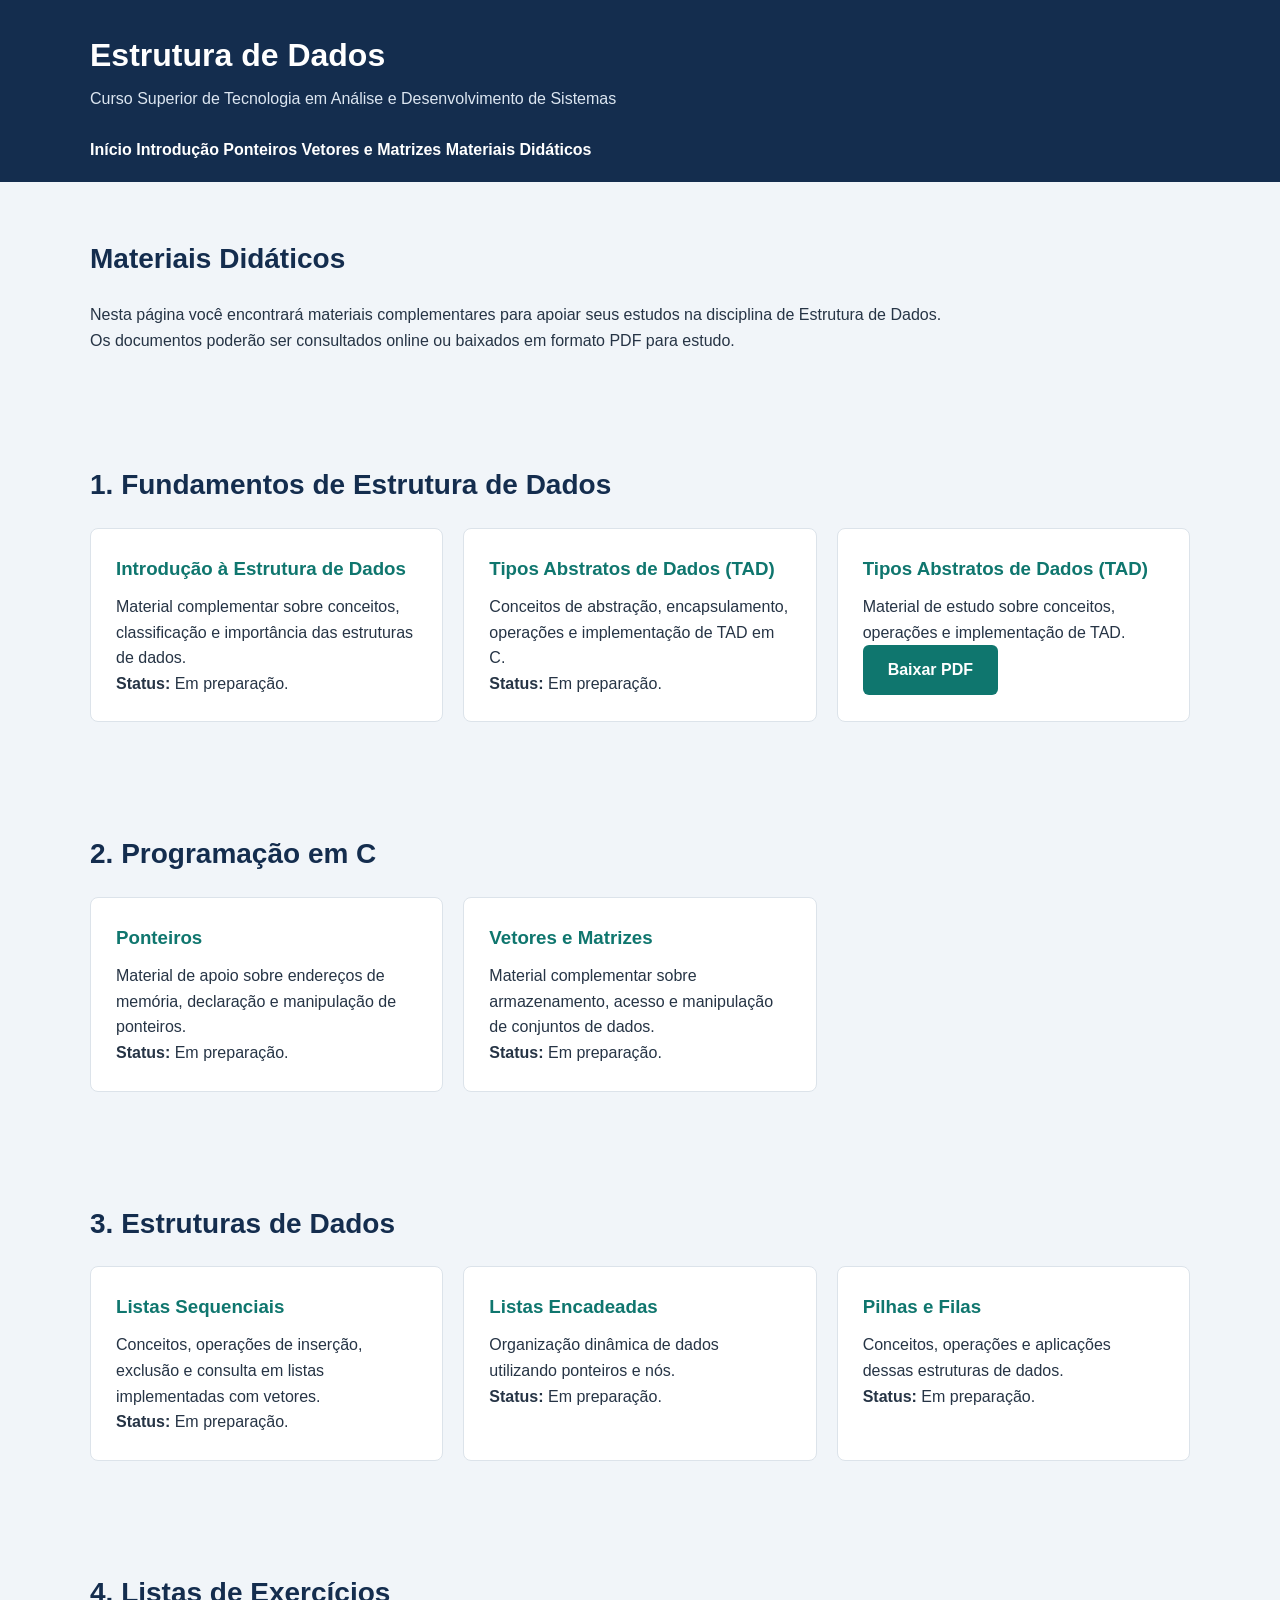
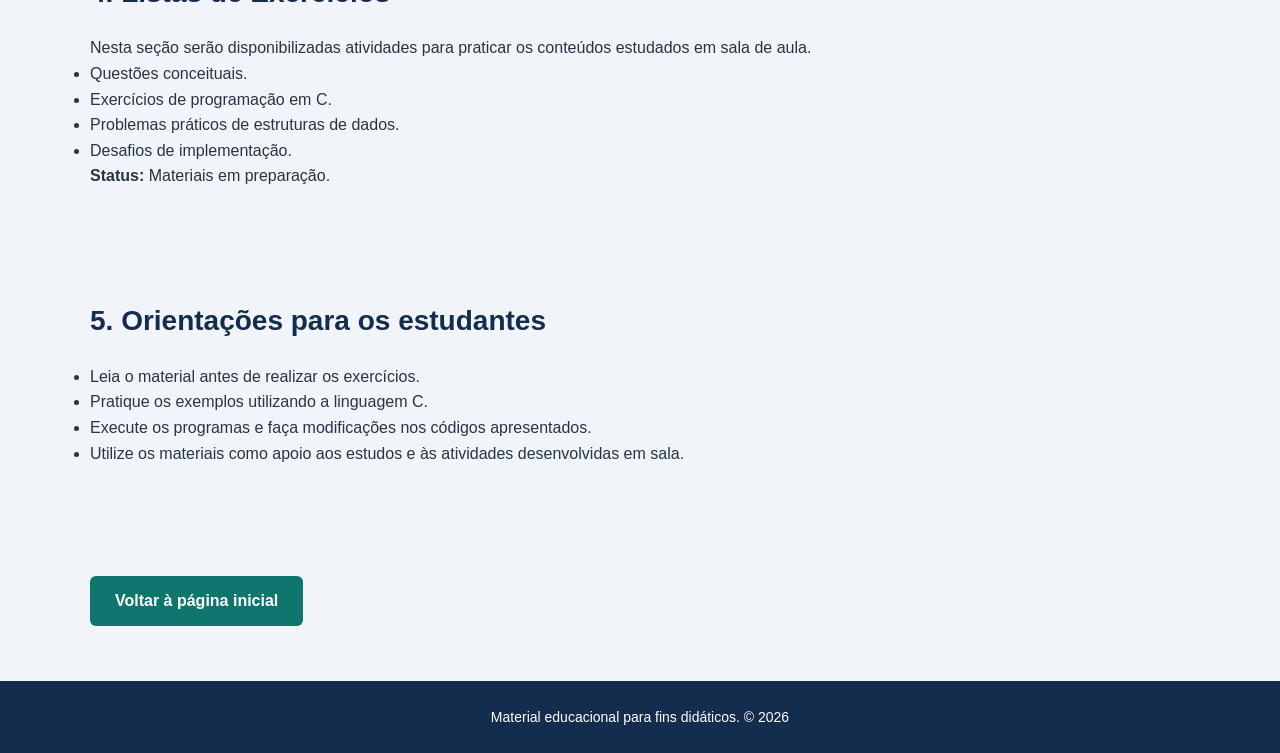
==== materiais/index.html @ 215e40cf "atualizando a seção de download 01" ====
<!DOCTYPE html>
<html lang="pt-BR">

<head>
    <meta charset="UTF-8">
    <meta name="viewport" content="width=device-width, initial-scale=1.0">

    <title>Materiais Didáticos | Estrutura de Dados</title>

    <link rel="stylesheet" href="../css/style.css">
    <script src="../js/script.js" defer></script>
</head>

<body>

    <header>
        <div class="container">

            <h1>Estrutura de Dados</h1>

            <p>
                Curso Superior de Tecnologia em Análise e
                Desenvolvimento de Sistemas
            </p>

            <nav>
                <a href="../index.html">Início</a>
                <a href="../aulas/introducao/index.html">Introdução</a>
                <a href="../aulas/ponteiros/index.html">Ponteiros</a>
                <a href="../aulas/vetores-matrizes/index.html">Vetores e Matrizes</a>
                <a href="index.html">Materiais Didáticos</a>
            </nav>

        </div>
    </header>

    <main class="container">

        <!-- APRESENTAÇÃO -->
        <section class="secao">

            <h2>Materiais Didáticos</h2>

            <p>
                Nesta página você encontrará materiais complementares
                para apoiar seus estudos na disciplina de Estrutura
                de Dados.
            </p>

            <p>
                Os documentos poderão ser consultados online ou
                baixados em formato PDF para estudo.
            </p>

        </section>

        <!-- FUNDAMENTOS -->
        <section class="secao">

            <h2>1. Fundamentos de Estrutura de Dados</h2>

            <div class="cards">

                <article class="card">

                    <h3>Introdução à Estrutura de Dados</h3>

                    <p>
                        Material complementar sobre conceitos,
                        classificação e importância das estruturas
                        de dados.
                    </p>

                    <p><strong>Status:</strong> Em preparação.</p>

                </article>

                <article class="card">

                    <h3>Tipos Abstratos de Dados (TAD)</h3>

                    <p>
                        Conceitos de abstração, encapsulamento,
                        operações e implementação de TAD em C.
                    </p>

                    <p><strong>Status:</strong> Em preparação.</p>

                </article>
                <article class="card">
                    <h3>Tipos Abstratos de Dados (TAD)</h3>

                    <p>
                        Material de estudo sobre conceitos,
                        operações e implementação de TAD.
                    </p>

                    <a href="materiais-pdf/capitulo 4 - TADS.pdf" class="botao" download>
                        Baixar PDF
                    </a>
                </article>

            </div>

        </section>

        <!-- PROGRAMAÇÃO EM C -->
        <section class="secao">

            <h2>2. Programação em C</h2>

            <div class="cards">

                <article class="card">

                    <h3>Ponteiros</h3>

                    <p>
                        Material de apoio sobre endereços de memória,
                        declaração e manipulação de ponteiros.
                    </p>

                    <p><strong>Status:</strong> Em preparação.</p>

                </article>

                <article class="card">

                    <h3>Vetores e Matrizes</h3>

                    <p>
                        Material complementar sobre armazenamento,
                        acesso e manipulação de conjuntos de dados.
                    </p>

                    <p><strong>Status:</strong> Em preparação.</p>

                </article>

            </div>

        </section>

        <!-- ESTRUTURAS DE DADOS -->
        <section class="secao">

            <h2>3. Estruturas de Dados</h2>

            <div class="cards">

                <article class="card">

                    <h3>Listas Sequenciais</h3>

                    <p>
                        Conceitos, operações de inserção, exclusão
                        e consulta em listas implementadas com vetores.
                    </p>

                    <p><strong>Status:</strong> Em preparação.</p>

                </article>

                <article class="card">

                    <h3>Listas Encadeadas</h3>

                    <p>
                        Organização dinâmica de dados utilizando
                        ponteiros e nós.
                    </p>

                    <p><strong>Status:</strong> Em preparação.</p>

                </article>

                <article class="card">

                    <h3>Pilhas e Filas</h3>

                    <p>
                        Conceitos, operações e aplicações dessas
                        estruturas de dados.
                    </p>

                    <p><strong>Status:</strong> Em preparação.</p>

                </article>

            </div>

        </section>

        <!-- EXERCÍCIOS -->
        <section class="secao">

            <h2>4. Listas de Exercícios</h2>

            <p>
                Nesta seção serão disponibilizadas atividades
                para praticar os conteúdos estudados em sala de aula.
            </p>

            <ul>
                <li>Questões conceituais.</li>
                <li>Exercícios de programação em C.</li>
                <li>Problemas práticos de estruturas de dados.</li>
                <li>Desafios de implementação.</li>
            </ul>

            <p><strong>Status:</strong> Materiais em preparação.</p>

        </section>

        <!-- ORIENTAÇÕES -->
        <section class="secao">

            <h2>5. Orientações para os estudantes</h2>

            <ul>
                <li>
                    Leia o material antes de realizar os exercícios.
                </li>

                <li>
                    Pratique os exemplos utilizando a linguagem C.
                </li>

                <li>
                    Execute os programas e faça modificações
                    nos códigos apresentados.
                </li>

                <li>
                    Utilize os materiais como apoio aos estudos
                    e às atividades desenvolvidas em sala.
                </li>
            </ul>

        </section>

        <!-- VOLTAR -->
        <section class="secao">

            <a href="../index.html" class="botao">
                Voltar à página inicial
            </a>

        </section>

    </main>

    <footer>

        <div class="container">

            <p>
                Material educacional para fins didáticos.
                © <span id="ano-atual"></span>
            </p>

        </div>

    </footer>

</body>

</html>
---- css/style.css ----
/* CONFIGURAÇÕES GERAIS */
* {
    margin: 0;
    padding: 0;
    box-sizing: border-box;
}

html {
    scroll-behavior: smooth;
}

body {
    font-family: Arial, Helvetica, sans-serif;
    background-color: #F1F5F9;
    color: #263445;
    line-height: 1.6;
}

.container {
    width: 90%;
    max-width: 1100px;
    margin: auto;
}

/* CABEÇALHO */
header {
    background-color: #142D4E;
    color: white;
    padding: 30px 0 20px;
}

header h1 {
    font-size: 32px;
}

header p {
    color: #DCE6F1;
    margin-top: 5px;
}

/* MENU */
nav {
    margin-top: 25px;
}

nav ul {
    list-style: none;
    display: flex;
    gap: 25px;
    flex-wrap: wrap;
}

nav a {
    color: white;
    text-decoration: none;
    font-weight: bold;
}

nav a:hover {
    color: #5EEAD4;
}

/* DESTAQUE */
.destaque {
    background-color: #E2EAF2;
    padding: 80px 0;
    text-align: center;
}

.destaque h2 {
    color: #142D4E;
    font-size: 34px;
    margin-bottom: 20px;
}

.destaque p {
    max-width: 700px;
    margin: 0 auto 30px;
}

/* BOTÃO */
.botao {
    display: inline-block;
    background-color: #0F766E;
    color: white;
    padding: 12px 25px;
    border-radius: 6px;
    text-decoration: none;
    font-weight: bold;
}

.botao:hover {
    background-color: #115E59;
}

/* SEÇÕES */
.secao {
    padding-top: 55px;
    padding-bottom: 55px;
}

.secao h2 {
    color: #142D4E;
    margin-bottom: 20px;
    font-size: 28px;
}

/* CARTÕES */
.cards {
    display: grid;
    grid-template-columns: repeat(3, 1fr);
    gap: 20px;
}

.card {
    background-color: white;
    padding: 25px;
    border-radius: 8px;
    border: 1px solid #DCE3EA;
    transition: transform 0.2s;
}

.card:hover {
    transform: translateY(-5px);
}

.card h3 {
    color: #0F766E;
    margin-bottom: 10px;
}

/* SEÇÃO SOBRE */
.sobre {
    background-color: #E2EAF2;
}

/* RODAPÉ */
footer {
    background-color: #142D4E;
    color: white;
    text-align: center;
    padding: 25px 0;
}

footer p {
    font-size: 14px;
}

/* RESPONSIVIDADE */
@media (max-width: 768px) {
    .cards {
        grid-template-columns: 1fr;
    }

    .destaque h2 {
        font-size: 26px;
    }

    nav ul {
        gap: 15px;
    }
}
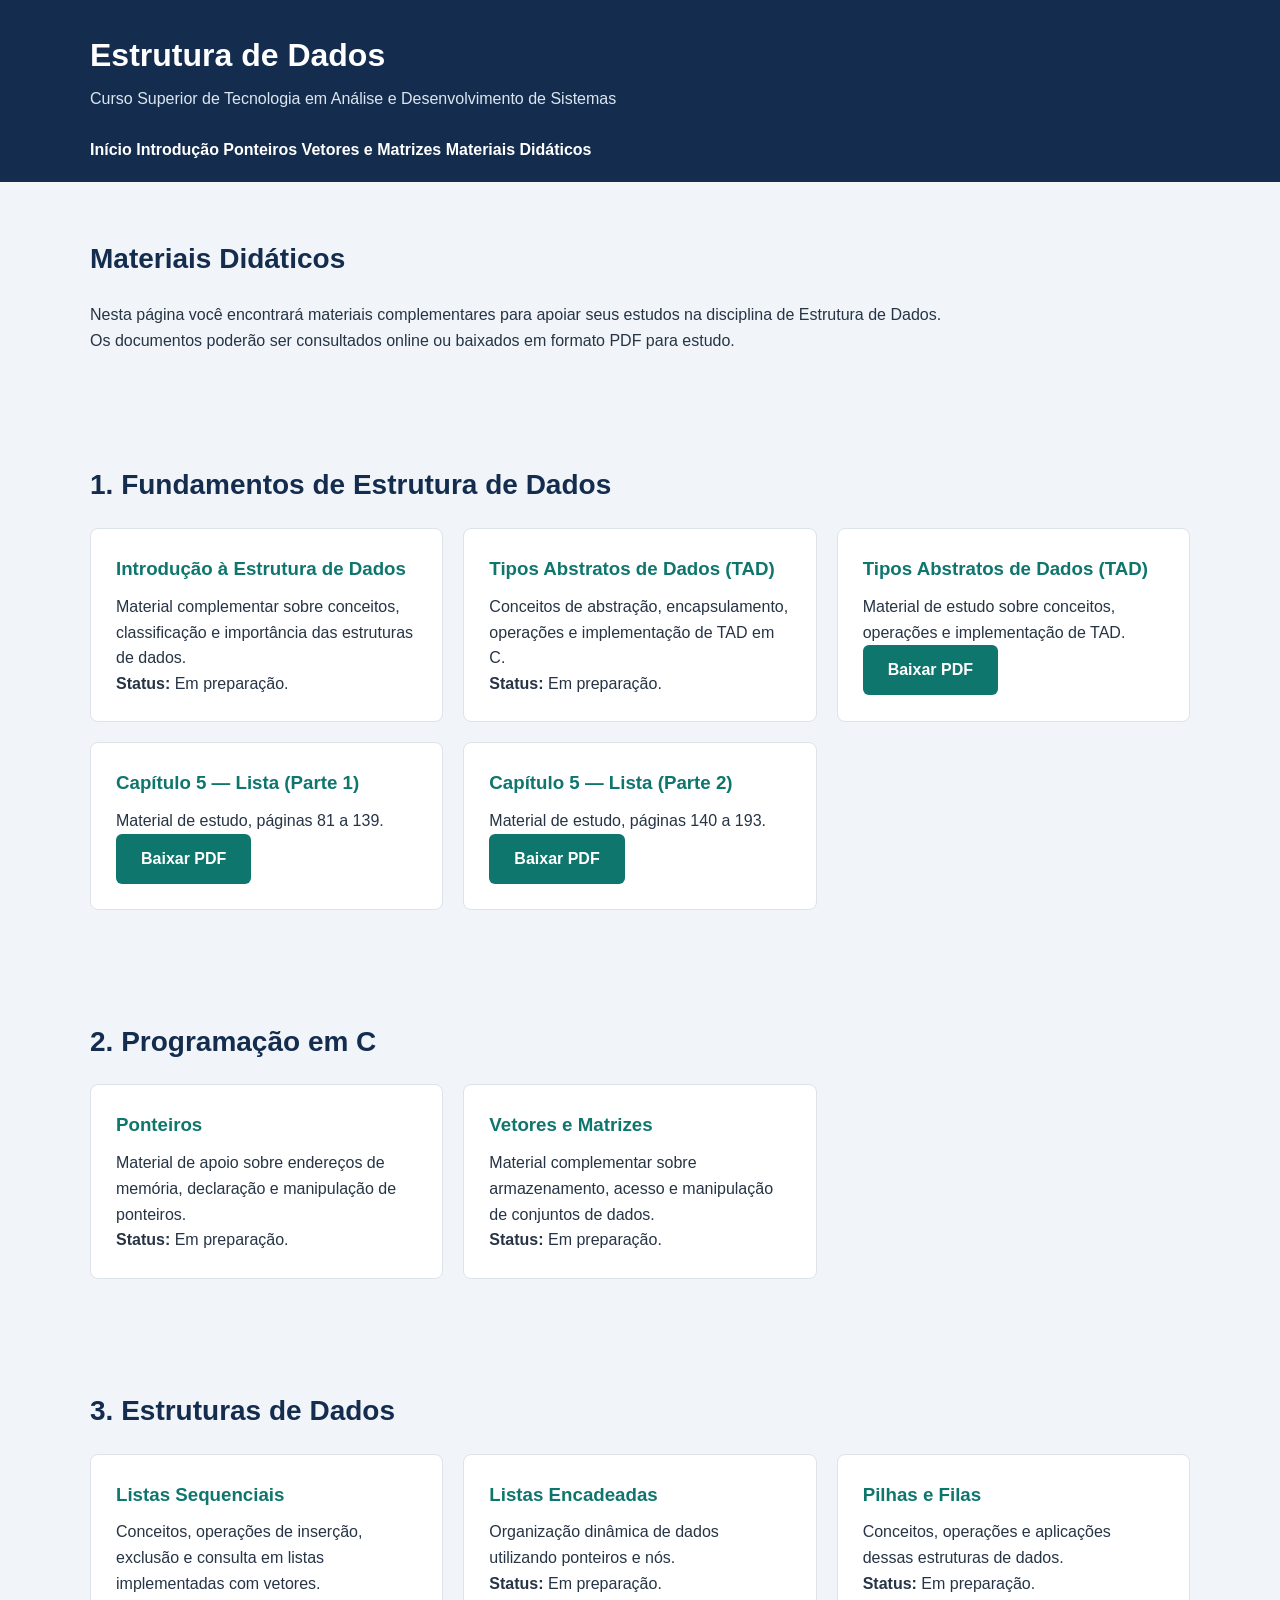
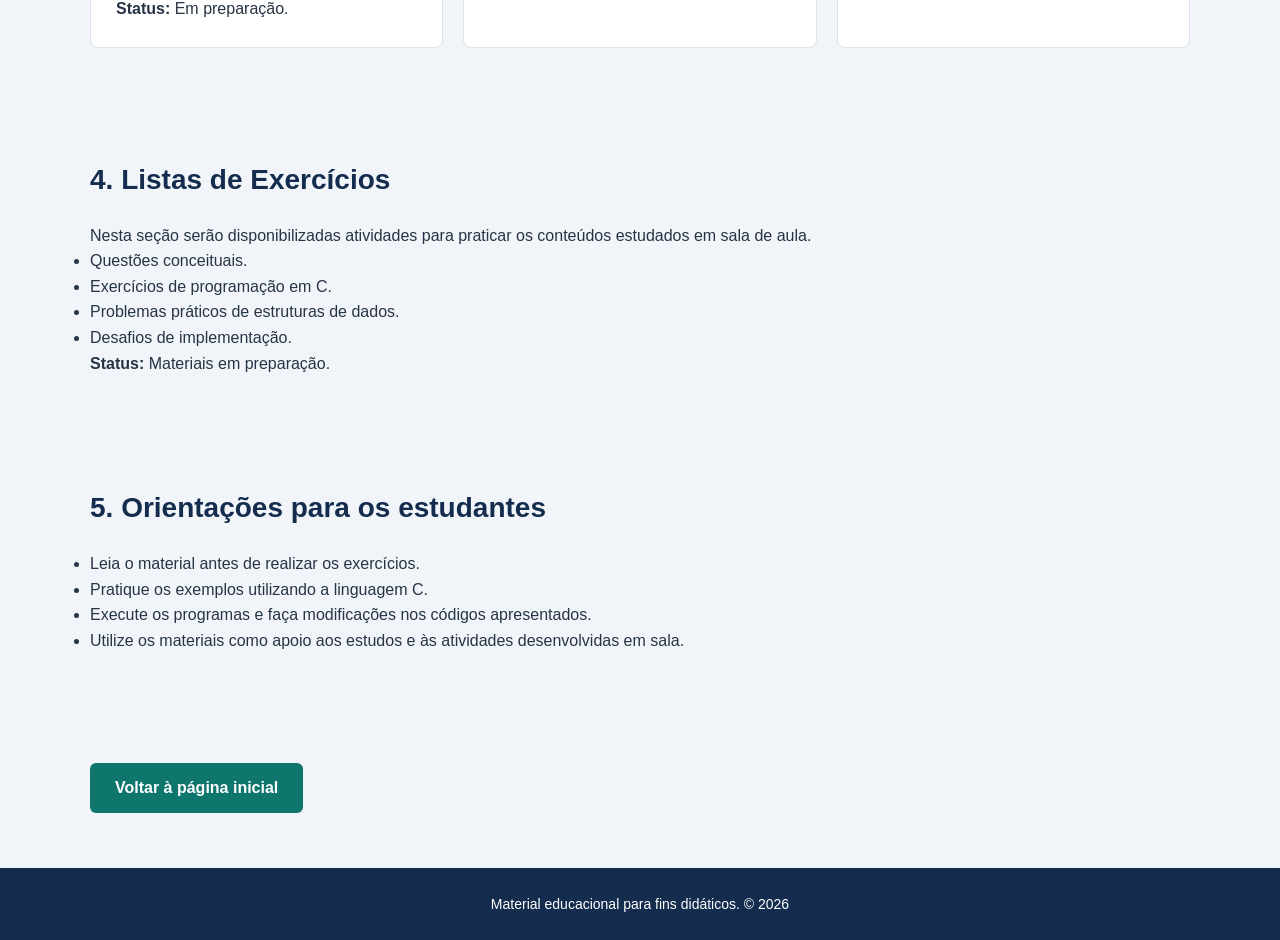
==== commit 52b6ea48: "Update index.html" ====
--- a/materiais/index.html
+++ b/materiais/index.html
@@ -99,6 +99,21 @@
                         Baixar PDF
                     </a>
                 </article>
+                <article class="card">
+                    <h3>Capítulo 5 — Lista (Parte 1)</h3>
+                    <p>Material de estudo, páginas 81 a 139.</p>
+                    <a href="materiais-pdf/capitulo%205%20-%20Lista%20parte%2001%20p81-139.pdf" class="botao" download>
+                        Baixar PDF
+                    </a>
+                </article>
+
+                <article class="card">
+                    <h3>Capítulo 5 — Lista (Parte 2)</h3>
+                    <p>Material de estudo, páginas 140 a 193.</p>
+                    <a href="materiais-pdf/capitulo%205%20-%20Lista%20parte%2002%20p140-193.pdf" class="botao" download>
+                        Baixar PDF
+                    </a>
+                </article>
 
             </div>
 
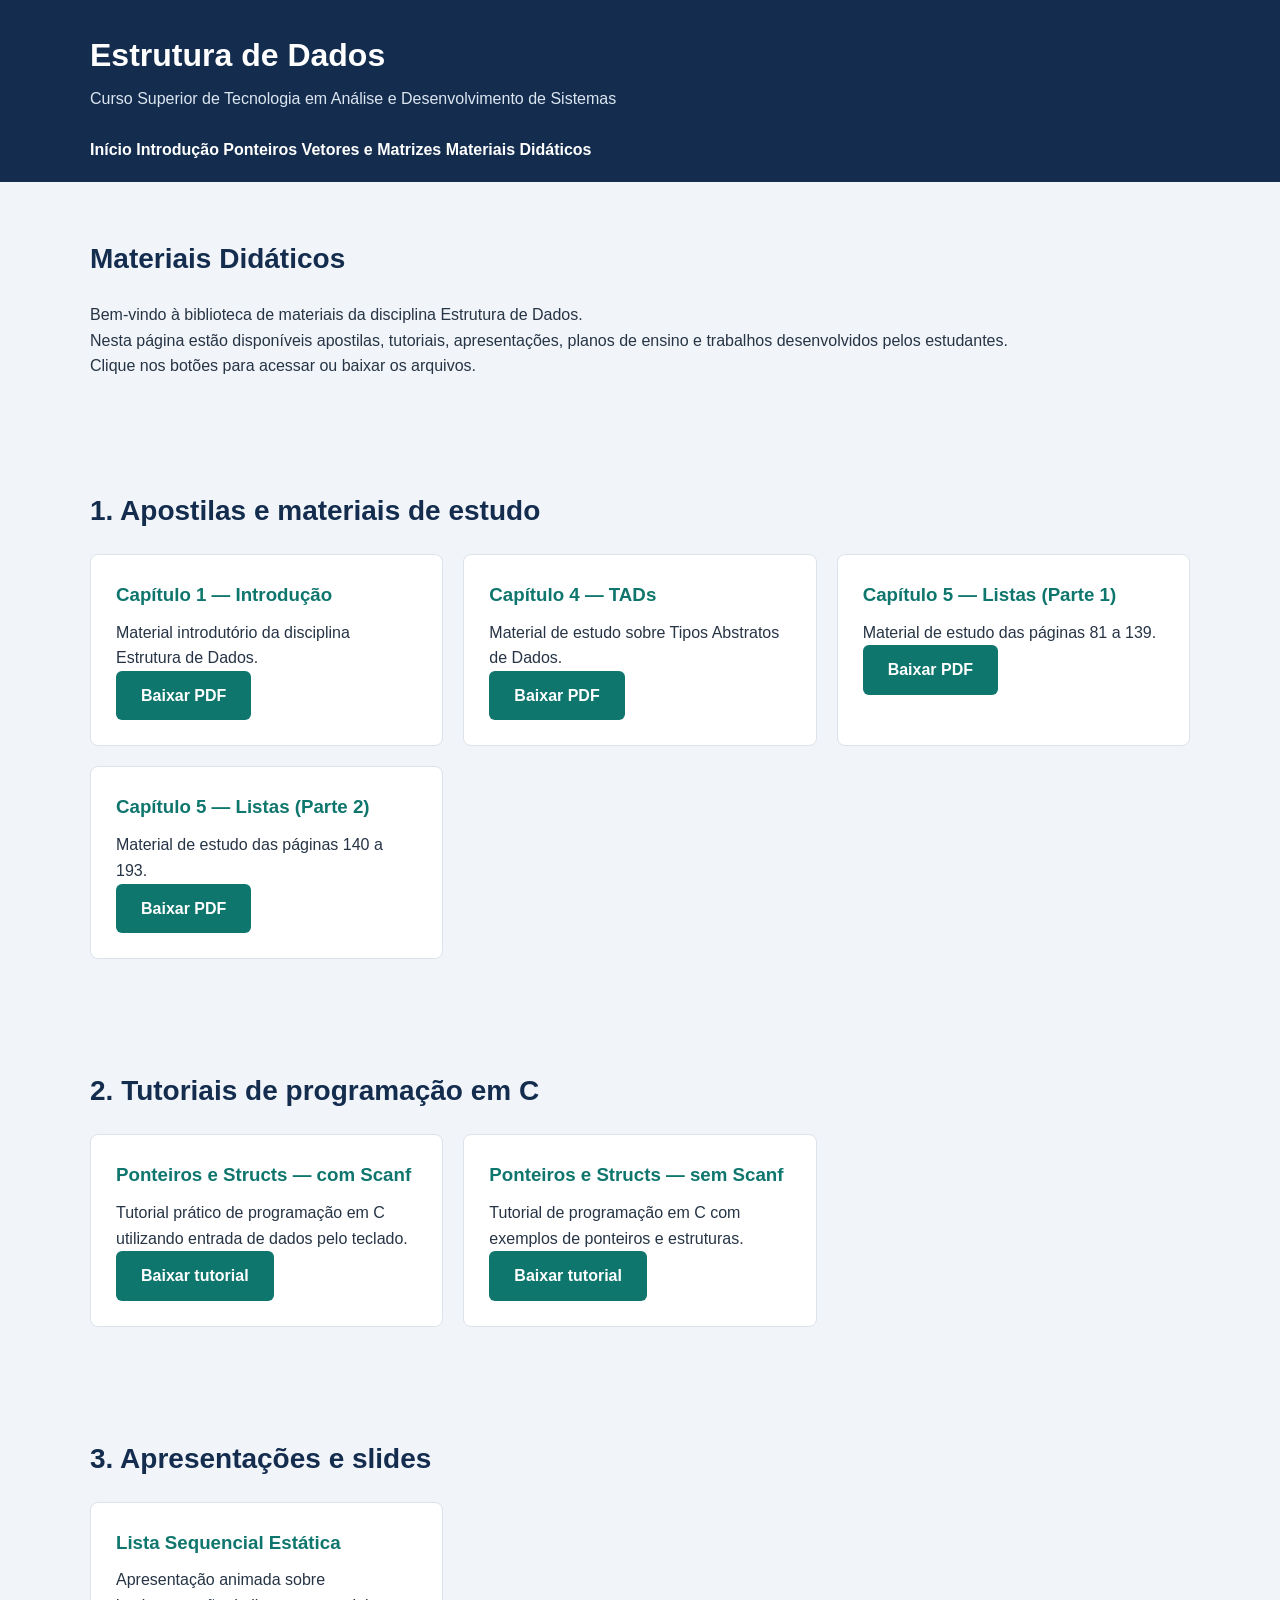
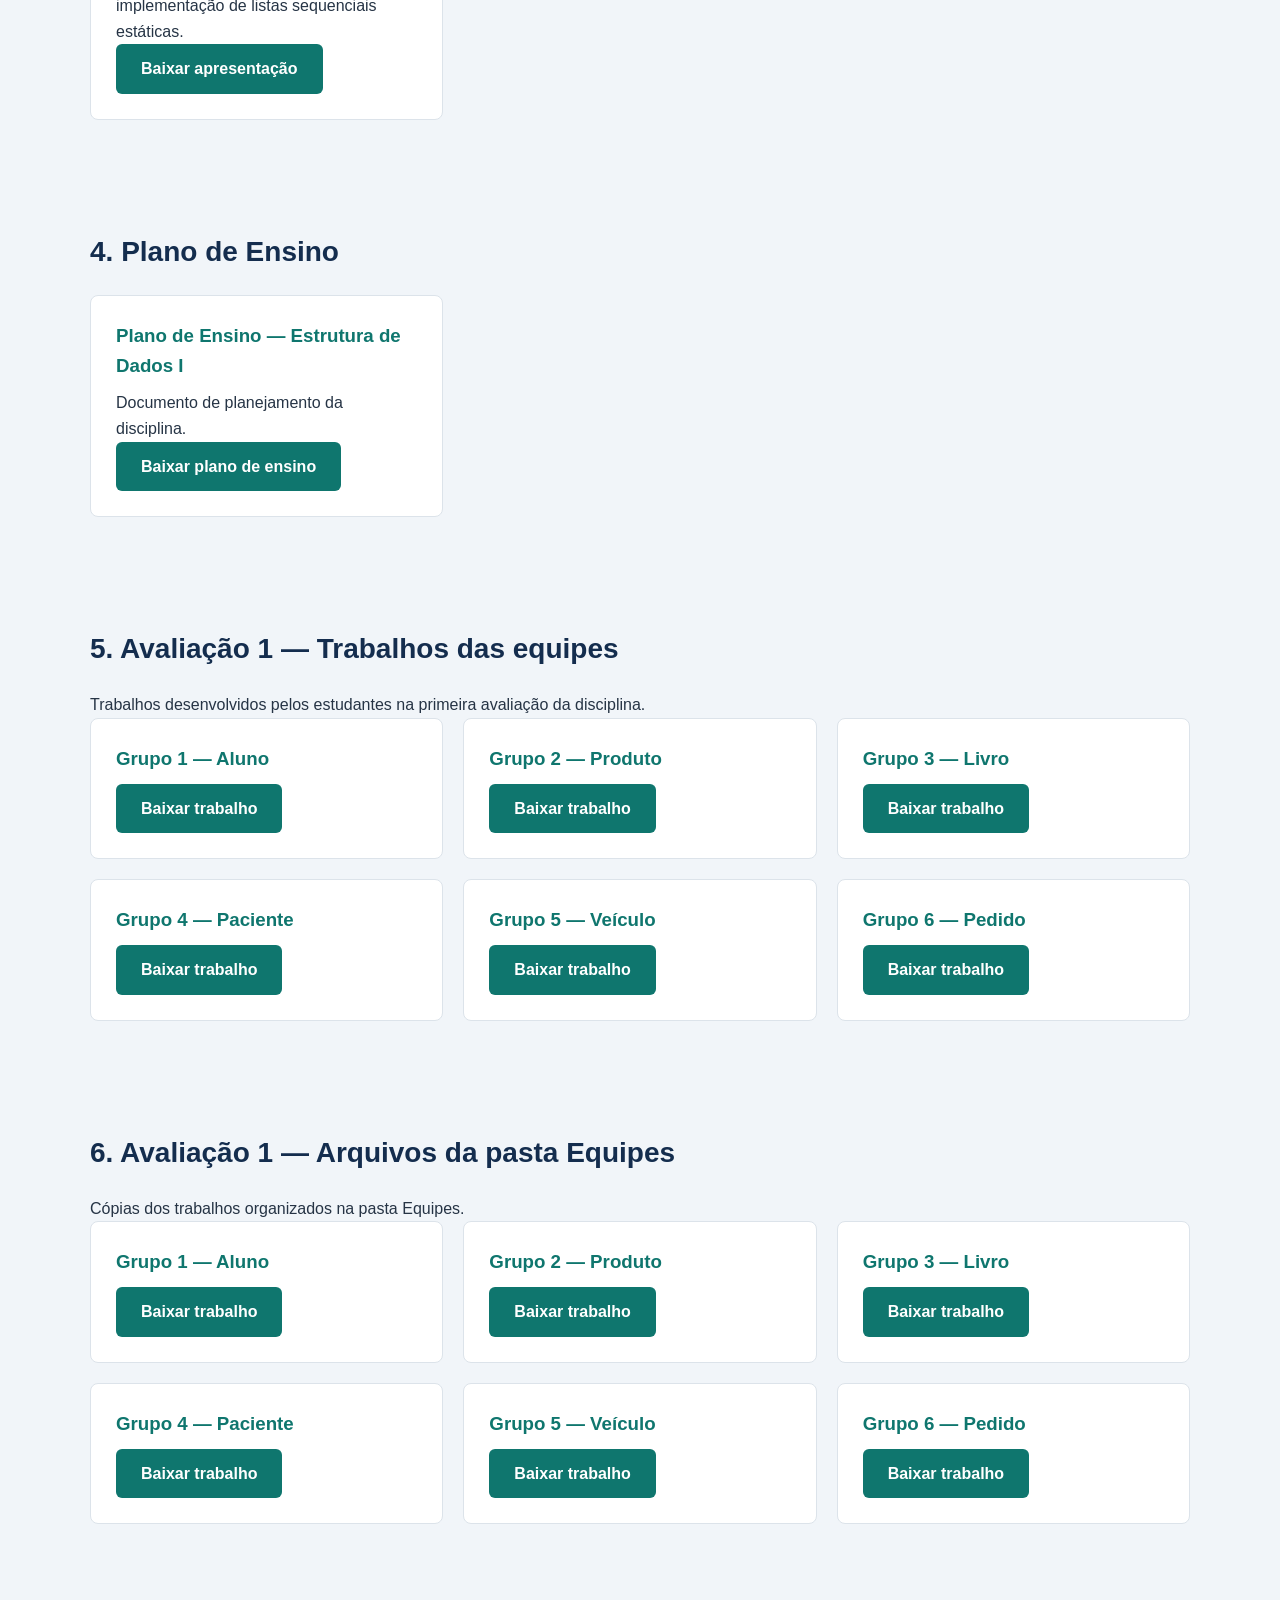
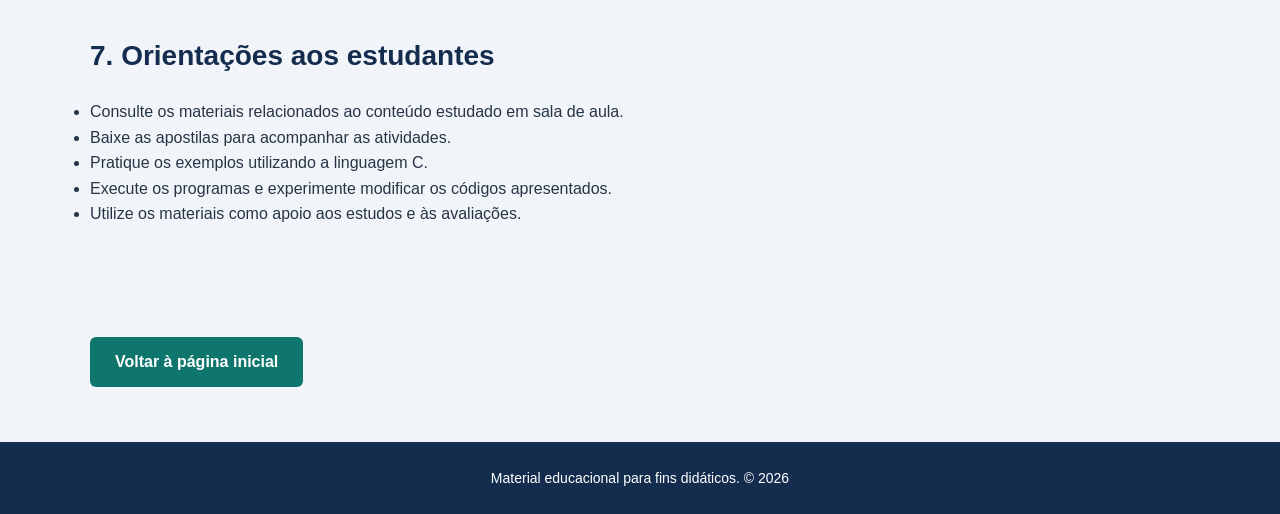
==== commit 5d1b5255: "Update index.html" ====
--- a/materiais/index.html
+++ b/materiais/index.html
@@ -13,6 +13,7 @@
 
 <body>
 
+    <!-- CABEÇALHO -->
     <header>
         <div class="container">
 
@@ -34,6 +35,8 @@
         </div>
     </header>
 
+
+    <!-- CONTEÚDO PRINCIPAL -->
     <main class="container">
 
         <!-- APRESENTAÇÃO -->
@@ -42,199 +45,372 @@
             <h2>Materiais Didáticos</h2>
 
             <p>
-                Nesta página você encontrará materiais complementares
-                para apoiar seus estudos na disciplina de Estrutura
-                de Dados.
-            </p>
-
-            <p>
-                Os documentos poderão ser consultados online ou
-                baixados em formato PDF para estudo.
-            </p>
-
-        </section>
-
-        <!-- FUNDAMENTOS -->
-        <section class="secao">
-
-            <h2>1. Fundamentos de Estrutura de Dados</h2>
-
-            <div class="cards">
-
-                <article class="card">
-
-                    <h3>Introdução à Estrutura de Dados</h3>
-
-                    <p>
-                        Material complementar sobre conceitos,
-                        classificação e importância das estruturas
-                        de dados.
-                    </p>
-
-                    <p><strong>Status:</strong> Em preparação.</p>
-
-                </article>
-
-                <article class="card">
-
-                    <h3>Tipos Abstratos de Dados (TAD)</h3>
-
-                    <p>
-                        Conceitos de abstração, encapsulamento,
-                        operações e implementação de TAD em C.
-                    </p>
-
-                    <p><strong>Status:</strong> Em preparação.</p>
-
-                </article>
-                <article class="card">
-                    <h3>Tipos Abstratos de Dados (TAD)</h3>
-
-                    <p>
-                        Material de estudo sobre conceitos,
-                        operações e implementação de TAD.
-                    </p>
-
-                    <a href="materiais-pdf/capitulo 4 - TADS.pdf" class="botao" download>
+                Bem-vindo à biblioteca de materiais da disciplina
+                Estrutura de Dados.
+            </p>
+
+            <p>
+                Nesta página estão disponíveis apostilas, tutoriais,
+                apresentações, planos de ensino e trabalhos
+                desenvolvidos pelos estudantes.
+            </p>
+
+            <p>
+                Clique nos botões para acessar ou baixar os arquivos.
+            </p>
+
+        </section>
+
+
+        <!-- APOSTILAS -->
+        <section class="secao">
+
+            <h2>1. Apostilas e materiais de estudo</h2>
+
+            <div class="cards">
+
+                <article class="card">
+
+                    <h3>Capítulo 1 — Introdução</h3>
+
+                    <p>
+                        Material introdutório da disciplina
+                        Estrutura de Dados.
+                    </p>
+
+                    <a href="materiais-pdf/capitulo%201%20-%20Introdu%C3%A7%C3%A3o.pdf" class="botao" download>
                         Baixar PDF
                     </a>
-                </article>
-                <article class="card">
-                    <h3>Capítulo 5 — Lista (Parte 1)</h3>
-                    <p>Material de estudo, páginas 81 a 139.</p>
+
+                </article>
+
+
+                <article class="card">
+
+                    <h3>Capítulo 4 — TADs</h3>
+
+                    <p>
+                        Material de estudo sobre Tipos Abstratos
+                        de Dados.
+                    </p>
+
+                    <a href="materiais-pdf/capitulo%204%20-%20TADS.pdf" class="botao" download>
+                        Baixar PDF
+                    </a>
+
+                </article>
+
+
+                <article class="card">
+
+                    <h3>Capítulo 5 — Listas (Parte 1)</h3>
+
+                    <p>
+                        Material de estudo das páginas 81 a 139.
+                    </p>
+
                     <a href="materiais-pdf/capitulo%205%20-%20Lista%20parte%2001%20p81-139.pdf" class="botao" download>
                         Baixar PDF
                     </a>
-                </article>
-
-                <article class="card">
-                    <h3>Capítulo 5 — Lista (Parte 2)</h3>
-                    <p>Material de estudo, páginas 140 a 193.</p>
+
+                </article>
+
+
+                <article class="card">
+
+                    <h3>Capítulo 5 — Listas (Parte 2)</h3>
+
+                    <p>
+                        Material de estudo das páginas 140 a 193.
+                    </p>
+
                     <a href="materiais-pdf/capitulo%205%20-%20Lista%20parte%2002%20p140-193.pdf" class="botao" download>
                         Baixar PDF
                     </a>
-                </article>
-
-            </div>
-
-        </section>
-
-        <!-- PROGRAMAÇÃO EM C -->
-        <section class="secao">
-
-            <h2>2. Programação em C</h2>
-
-            <div class="cards">
-
-                <article class="card">
-
-                    <h3>Ponteiros</h3>
-
-                    <p>
-                        Material de apoio sobre endereços de memória,
-                        declaração e manipulação de ponteiros.
-                    </p>
-
-                    <p><strong>Status:</strong> Em preparação.</p>
-
-                </article>
-
-                <article class="card">
-
-                    <h3>Vetores e Matrizes</h3>
-
-                    <p>
-                        Material complementar sobre armazenamento,
-                        acesso e manipulação de conjuntos de dados.
-                    </p>
-
-                    <p><strong>Status:</strong> Em preparação.</p>
-
-                </article>
-
-            </div>
-
-        </section>
-
-        <!-- ESTRUTURAS DE DADOS -->
-        <section class="secao">
-
-            <h2>3. Estruturas de Dados</h2>
-
-            <div class="cards">
-
-                <article class="card">
-
-                    <h3>Listas Sequenciais</h3>
-
-                    <p>
-                        Conceitos, operações de inserção, exclusão
-                        e consulta em listas implementadas com vetores.
-                    </p>
-
-                    <p><strong>Status:</strong> Em preparação.</p>
-
-                </article>
-
-                <article class="card">
-
-                    <h3>Listas Encadeadas</h3>
-
-                    <p>
-                        Organização dinâmica de dados utilizando
-                        ponteiros e nós.
-                    </p>
-
-                    <p><strong>Status:</strong> Em preparação.</p>
-
-                </article>
-
-                <article class="card">
-
-                    <h3>Pilhas e Filas</h3>
-
-                    <p>
-                        Conceitos, operações e aplicações dessas
-                        estruturas de dados.
-                    </p>
-
-                    <p><strong>Status:</strong> Em preparação.</p>
-
-                </article>
-
-            </div>
-
-        </section>
-
-        <!-- EXERCÍCIOS -->
-        <section class="secao">
-
-            <h2>4. Listas de Exercícios</h2>
-
-            <p>
-                Nesta seção serão disponibilizadas atividades
-                para praticar os conteúdos estudados em sala de aula.
-            </p>
+
+                </article>
+
+            </div>
+
+        </section>
+
+
+        <!-- TUTORIAIS C -->
+        <section class="secao">
+
+            <h2>2. Tutoriais de programação em C</h2>
+
+            <div class="cards">
+
+                <article class="card">
+
+                    <h3>Ponteiros e Structs — com Scanf</h3>
+
+                    <p>
+                        Tutorial prático de programação em C
+                        utilizando entrada de dados pelo teclado.
+                    </p>
+
+                    <a href="materiais-pdf/Tutorial%20C%20-%20Ponteiros%20e%20Structs%20no%20VS%20%20com%20Scanf.pdf"
+                        class="botao" download>
+                        Baixar tutorial
+                    </a>
+
+                </article>
+
+
+                <article class="card">
+
+                    <h3>Ponteiros e Structs — sem Scanf</h3>
+
+                    <p>
+                        Tutorial de programação em C com exemplos
+                        de ponteiros e estruturas.
+                    </p>
+
+                    <a href="materiais-pdf/Tutorial%20C%20-%20Ponteiros%20e%20Structs%20no%20VS%20sem%20Scanf.pdf"
+                        class="botao" download>
+                        Baixar tutorial
+                    </a>
+
+                </article>
+
+            </div>
+
+        </section>
+
+
+        <!-- POWERPOINT -->
+        <section class="secao">
+
+            <h2>3. Apresentações e slides</h2>
+
+            <div class="cards">
+
+                <article class="card">
+
+                    <h3>Lista Sequencial Estática</h3>
+
+                    <p>
+                        Apresentação animada sobre implementação
+                        de listas sequenciais estáticas.
+                    </p>
+
+                    <a href="materiais-pptx/Lista-sequencial-estatica%20animado.pptx" class="botao" download>
+                        Baixar apresentação
+                    </a>
+
+                </article>
+
+            </div>
+
+        </section>
+
+
+        <!-- PLANO DE ENSINO -->
+        <section class="secao">
+
+            <h2>4. Plano de Ensino</h2>
+
+            <div class="cards">
+
+                <article class="card">
+
+                    <h3>Plano de Ensino — Estrutura de Dados I</h3>
+
+                    <p>
+                        Documento de planejamento da disciplina.
+                    </p>
+
+                    <a href="Plano%20de%20Aula/Plano%20de%20Ensino%20de%20Estrutura%20de%20Dados%20I.pdf" class="botao"
+                        download>
+                        Baixar plano de ensino
+                    </a>
+
+                </article>
+
+            </div>
+
+        </section>
+
+
+        <!-- AVALIAÇÃO 1 -->
+        <section class="secao">
+
+            <h2>5. Avaliação 1 — Trabalhos das equipes</h2>
+
+            <p>
+                Trabalhos desenvolvidos pelos estudantes
+                na primeira avaliação da disciplina.
+            </p>
+
+            <div class="cards">
+
+                <article class="card">
+
+                    <h3>Grupo 1 — Aluno</h3>
+
+                    <a href="Avalia%C3%A7%C3%A3o1/Grupo_1_Aluno.pdf" class="botao" download>
+                        Baixar trabalho
+                    </a>
+
+                </article>
+
+
+                <article class="card">
+
+                    <h3>Grupo 2 — Produto</h3>
+
+                    <a href="Avalia%C3%A7%C3%A3o1/Grupo_2_Produto.pdf" class="botao" download>
+                        Baixar trabalho
+                    </a>
+
+                </article>
+
+
+                <article class="card">
+
+                    <h3>Grupo 3 — Livro</h3>
+
+                    <a href="Avalia%C3%A7%C3%A3o1/Grupo_3_Livro.pdf" class="botao" download>
+                        Baixar trabalho
+                    </a>
+
+                </article>
+
+
+                <article class="card">
+
+                    <h3>Grupo 4 — Paciente</h3>
+
+                    <a href="Avalia%C3%A7%C3%A3o1/Grupo_4_Paciente.pdf" class="botao" download>
+                        Baixar trabalho
+                    </a>
+
+                </article>
+
+
+                <article class="card">
+
+                    <h3>Grupo 5 — Veículo</h3>
+
+                    <a href="Avalia%C3%A7%C3%A3o1/Grupo_5_Veiculo.pdf" class="botao" download>
+                        Baixar trabalho
+                    </a>
+
+                </article>
+
+
+                <article class="card">
+
+                    <h3>Grupo 6 — Pedido</h3>
+
+                    <a href="Avalia%C3%A7%C3%A3o1/Grupo_6_Pedido.pdf" class="botao" download>
+                        Baixar trabalho
+                    </a>
+
+                </article>
+
+            </div>
+
+        </section>
+
+
+        <!-- AVALIAÇÃO 1 - EQUIPES -->
+        <section class="secao">
+
+            <h2>6. Avaliação 1 — Arquivos da pasta Equipes</h2>
+
+            <p>
+                Cópias dos trabalhos organizados na pasta Equipes.
+            </p>
+
+            <div class="cards">
+
+                <article class="card">
+
+                    <h3>Grupo 1 — Aluno</h3>
+
+                    <a href="Avalia%C3%A7%C3%A3o1/Equipes/Grupo_1_Aluno.pdf" class="botao" download>
+                        Baixar trabalho
+                    </a>
+
+                </article>
+
+
+                <article class="card">
+
+                    <h3>Grupo 2 — Produto</h3>
+
+                    <a href="Avalia%C3%A7%C3%A3o1/Equipes/Grupo_2_Produto.pdf" class="botao" download>
+                        Baixar trabalho
+                    </a>
+
+                </article>
+
+
+                <article class="card">
+
+                    <h3>Grupo 3 — Livro</h3>
+
+                    <a href="Avalia%C3%A7%C3%A3o1/Equipes/Grupo_3_Livro.pdf" class="botao" download>
+                        Baixar trabalho
+                    </a>
+
+                </article>
+
+
+                <article class="card">
+
+                    <h3>Grupo 4 — Paciente</h3>
+
+                    <a href="Avalia%C3%A7%C3%A3o1/Equipes/Grupo_4_Paciente.pdf" class="botao" download>
+                        Baixar trabalho
+                    </a>
+
+                </article>
+
+
+                <article class="card">
+
+                    <h3>Grupo 5 — Veículo</h3>
+
+                    <a href="Avalia%C3%A7%C3%A3o1/Equipes/Grupo_5_Veiculo.pdf" class="botao" download>
+                        Baixar trabalho
+                    </a>
+
+                </article>
+
+
+                <article class="card">
+
+                    <h3>Grupo 6 — Pedido</h3>
+
+                    <a href="Avalia%C3%A7%C3%A3o1/Equipes/Grupo_6_Pedido.pdf" class="botao" download>
+                        Baixar trabalho
+                    </a>
+
+                </article>
+
+            </div>
+
+        </section>
+
+
+        <!-- ORIENTAÇÕES -->
+        <section class="secao">
+
+            <h2>7. Orientações aos estudantes</h2>
 
             <ul>
-                <li>Questões conceituais.</li>
-                <li>Exercícios de programação em C.</li>
-                <li>Problemas práticos de estruturas de dados.</li>
-                <li>Desafios de implementação.</li>
-            </ul>
-
-            <p><strong>Status:</strong> Materiais em preparação.</p>
-
-        </section>
-
-        <!-- ORIENTAÇÕES -->
-        <section class="secao">
-
-            <h2>5. Orientações para os estudantes</h2>
-
-            <ul>
+
                 <li>
-                    Leia o material antes de realizar os exercícios.
+                    Consulte os materiais relacionados ao conteúdo
+                    estudado em sala de aula.
+                </li>
+
+                <li>
+                    Baixe as apostilas para acompanhar as atividades.
                 </li>
 
                 <li>
@@ -242,17 +418,19 @@
                 </li>
 
                 <li>
-                    Execute os programas e faça modificações
-                    nos códigos apresentados.
+                    Execute os programas e experimente modificar
+                    os códigos apresentados.
                 </li>
 
                 <li>
                     Utilize os materiais como apoio aos estudos
-                    e às atividades desenvolvidas em sala.
+                    e às avaliações.
                 </li>
+
             </ul>
 
         </section>
+
 
         <!-- VOLTAR -->
         <section class="secao">
@@ -265,6 +443,8 @@
 
     </main>
 
+
+    <!-- RODAPÉ -->
     <footer>
 
         <div class="container">
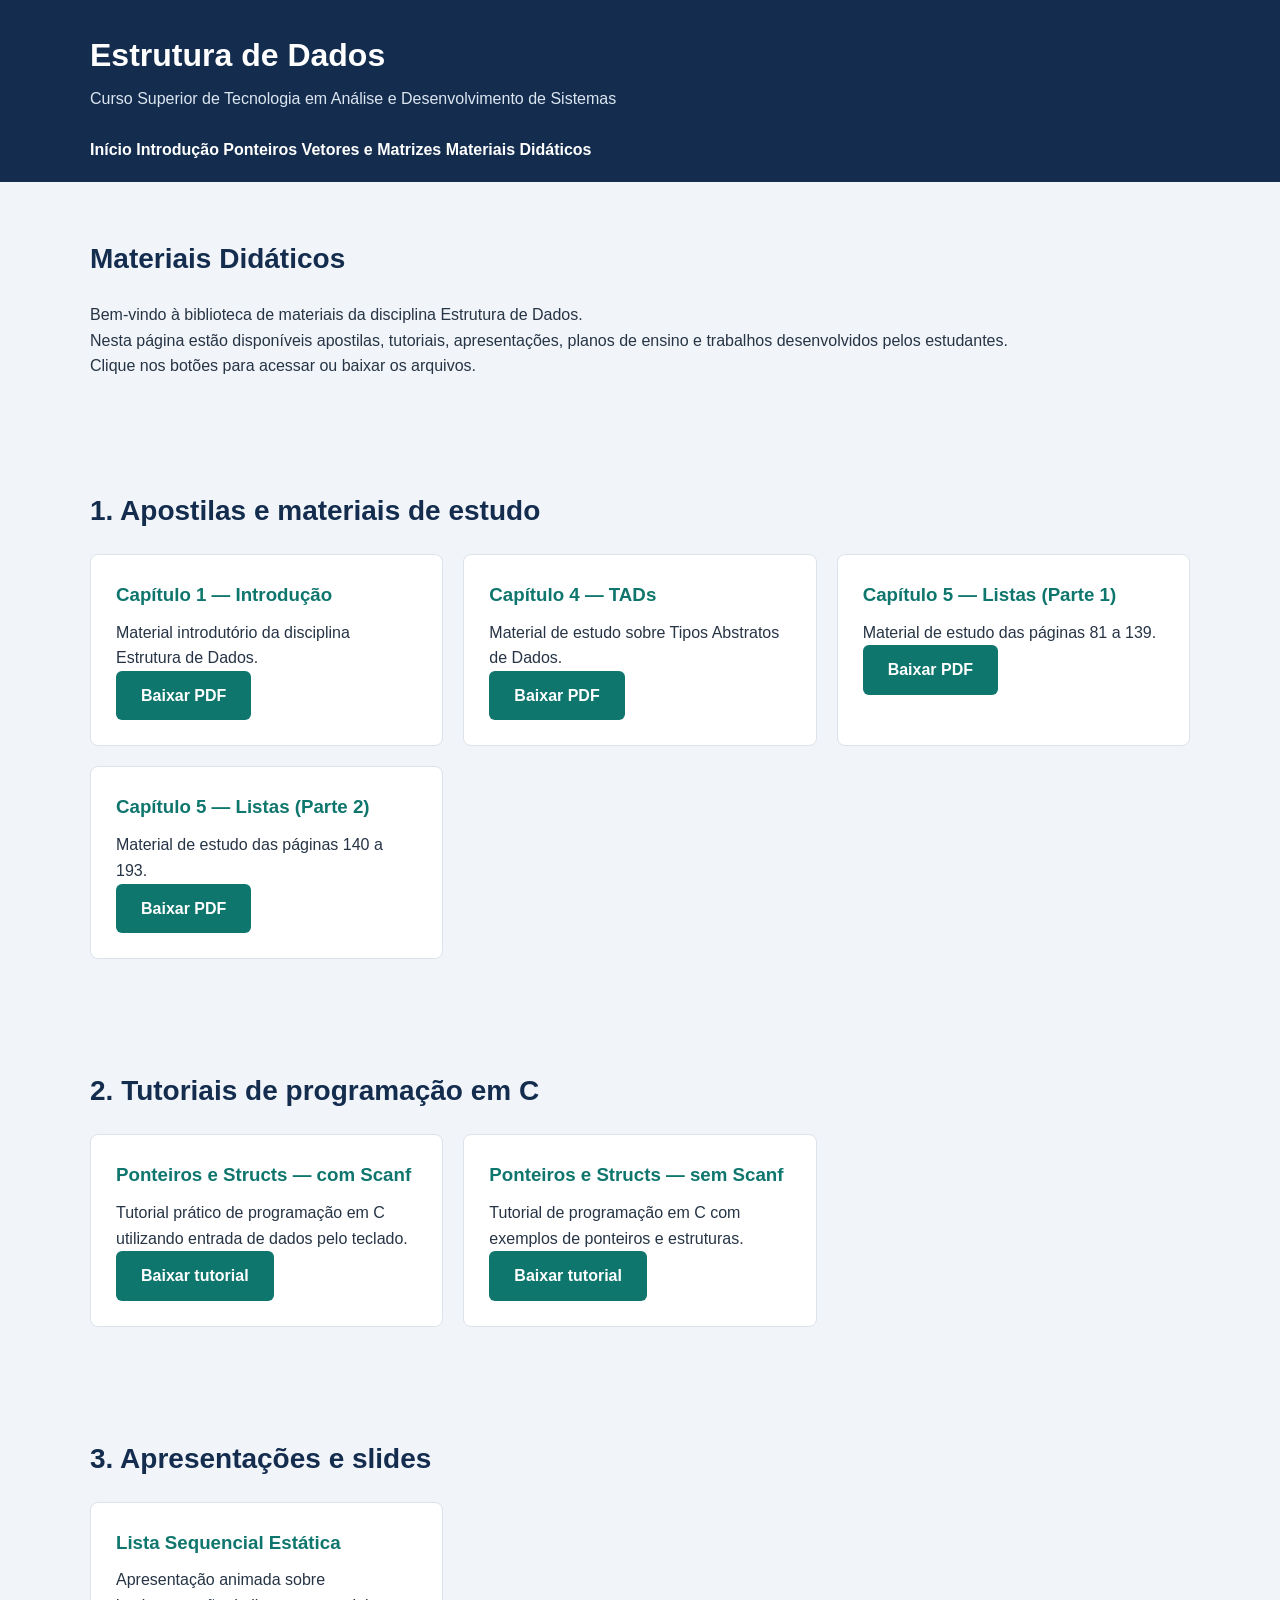
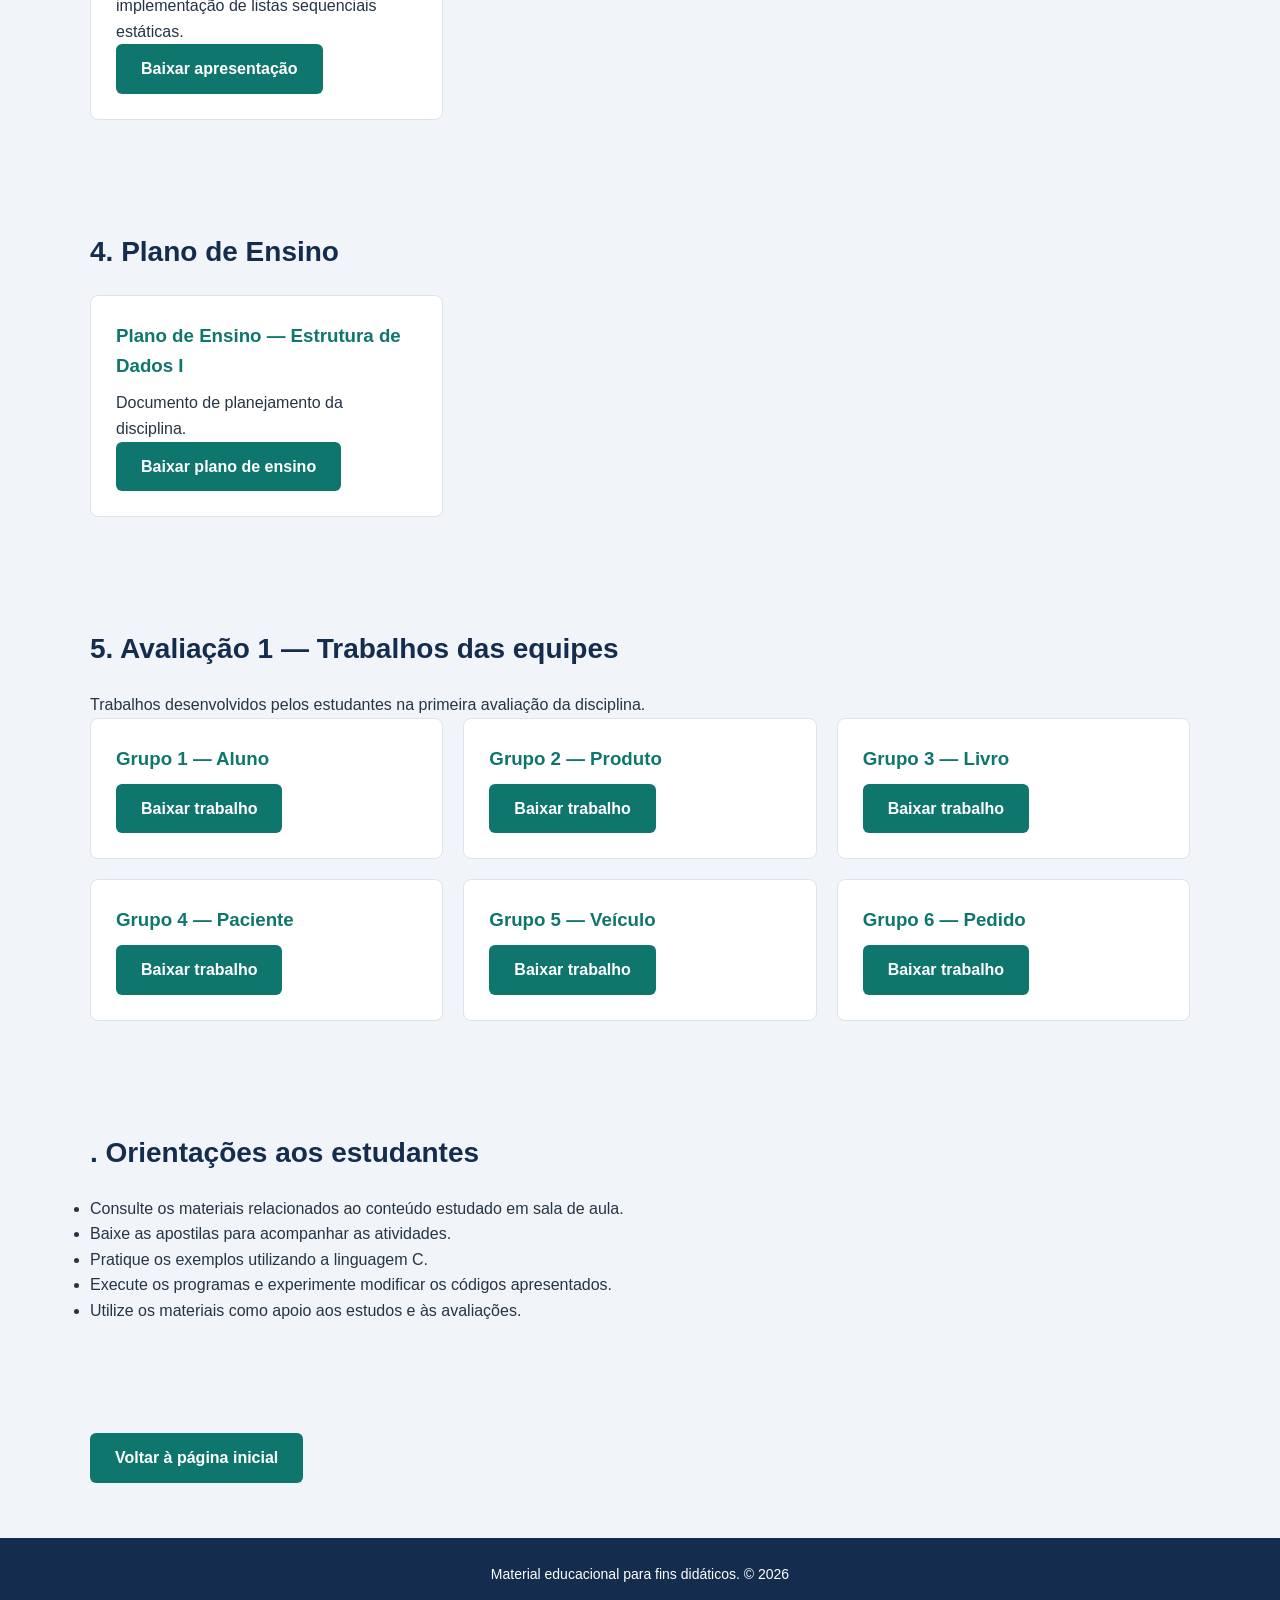
==== commit c14dccf3: "Update index.html" ====
--- a/materiais/index.html
+++ b/materiais/index.html
@@ -316,91 +316,10 @@
         </section>
 
 
-        <!-- AVALIAÇÃO 1 - EQUIPES -->
-        <section class="secao">
-
-            <h2>6. Avaliação 1 — Arquivos da pasta Equipes</h2>
-
-            <p>
-                Cópias dos trabalhos organizados na pasta Equipes.
-            </p>
-
-            <div class="cards">
-
-                <article class="card">
-
-                    <h3>Grupo 1 — Aluno</h3>
-
-                    <a href="Avalia%C3%A7%C3%A3o1/Equipes/Grupo_1_Aluno.pdf" class="botao" download>
-                        Baixar trabalho
-                    </a>
-
-                </article>
-
-
-                <article class="card">
-
-                    <h3>Grupo 2 — Produto</h3>
-
-                    <a href="Avalia%C3%A7%C3%A3o1/Equipes/Grupo_2_Produto.pdf" class="botao" download>
-                        Baixar trabalho
-                    </a>
-
-                </article>
-
-
-                <article class="card">
-
-                    <h3>Grupo 3 — Livro</h3>
-
-                    <a href="Avalia%C3%A7%C3%A3o1/Equipes/Grupo_3_Livro.pdf" class="botao" download>
-                        Baixar trabalho
-                    </a>
-
-                </article>
-
-
-                <article class="card">
-
-                    <h3>Grupo 4 — Paciente</h3>
-
-                    <a href="Avalia%C3%A7%C3%A3o1/Equipes/Grupo_4_Paciente.pdf" class="botao" download>
-                        Baixar trabalho
-                    </a>
-
-                </article>
-
-
-                <article class="card">
-
-                    <h3>Grupo 5 — Veículo</h3>
-
-                    <a href="Avalia%C3%A7%C3%A3o1/Equipes/Grupo_5_Veiculo.pdf" class="botao" download>
-                        Baixar trabalho
-                    </a>
-
-                </article>
-
-
-                <article class="card">
-
-                    <h3>Grupo 6 — Pedido</h3>
-
-                    <a href="Avalia%C3%A7%C3%A3o1/Equipes/Grupo_6_Pedido.pdf" class="botao" download>
-                        Baixar trabalho
-                    </a>
-
-                </article>
-
-            </div>
-
-        </section>
-
-
         <!-- ORIENTAÇÕES -->
         <section class="secao">
 
-            <h2>7. Orientações aos estudantes</h2>
+            <h2>. Orientações aos estudantes</h2>
 
             <ul>
 
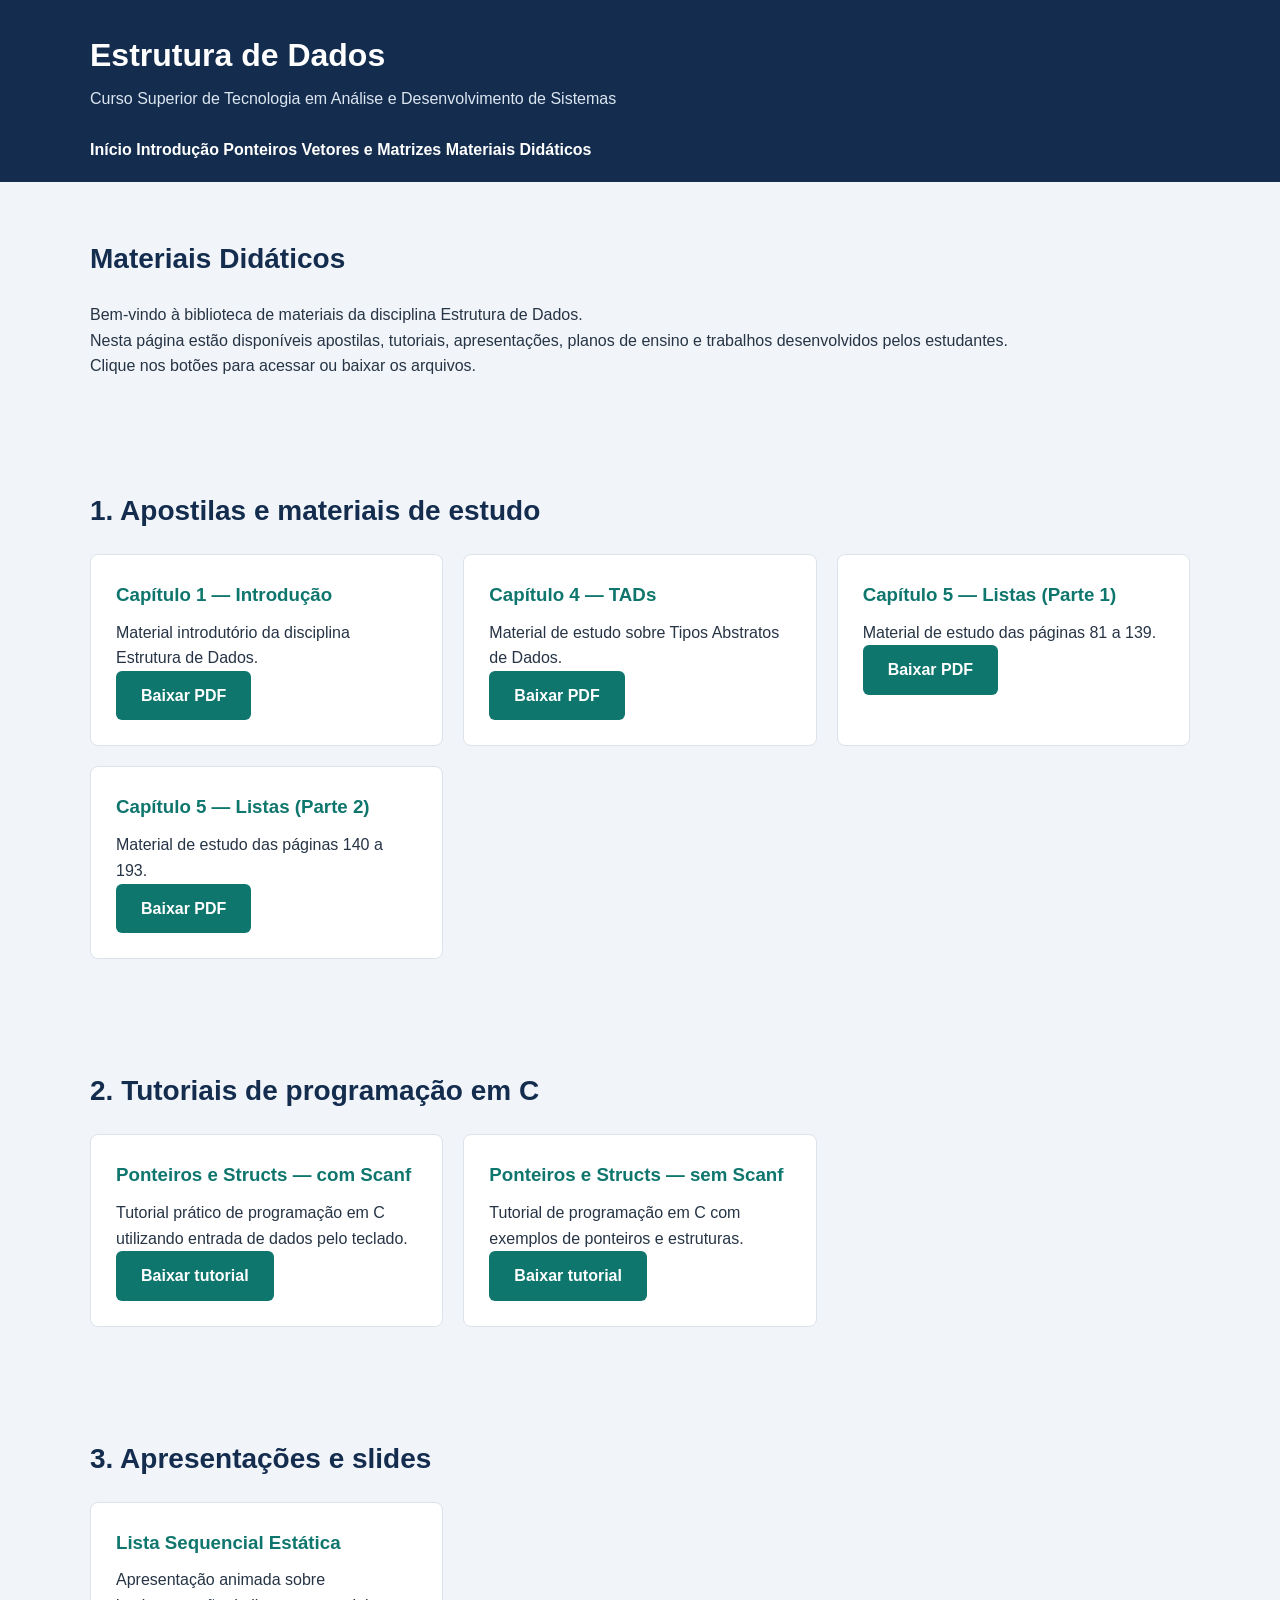
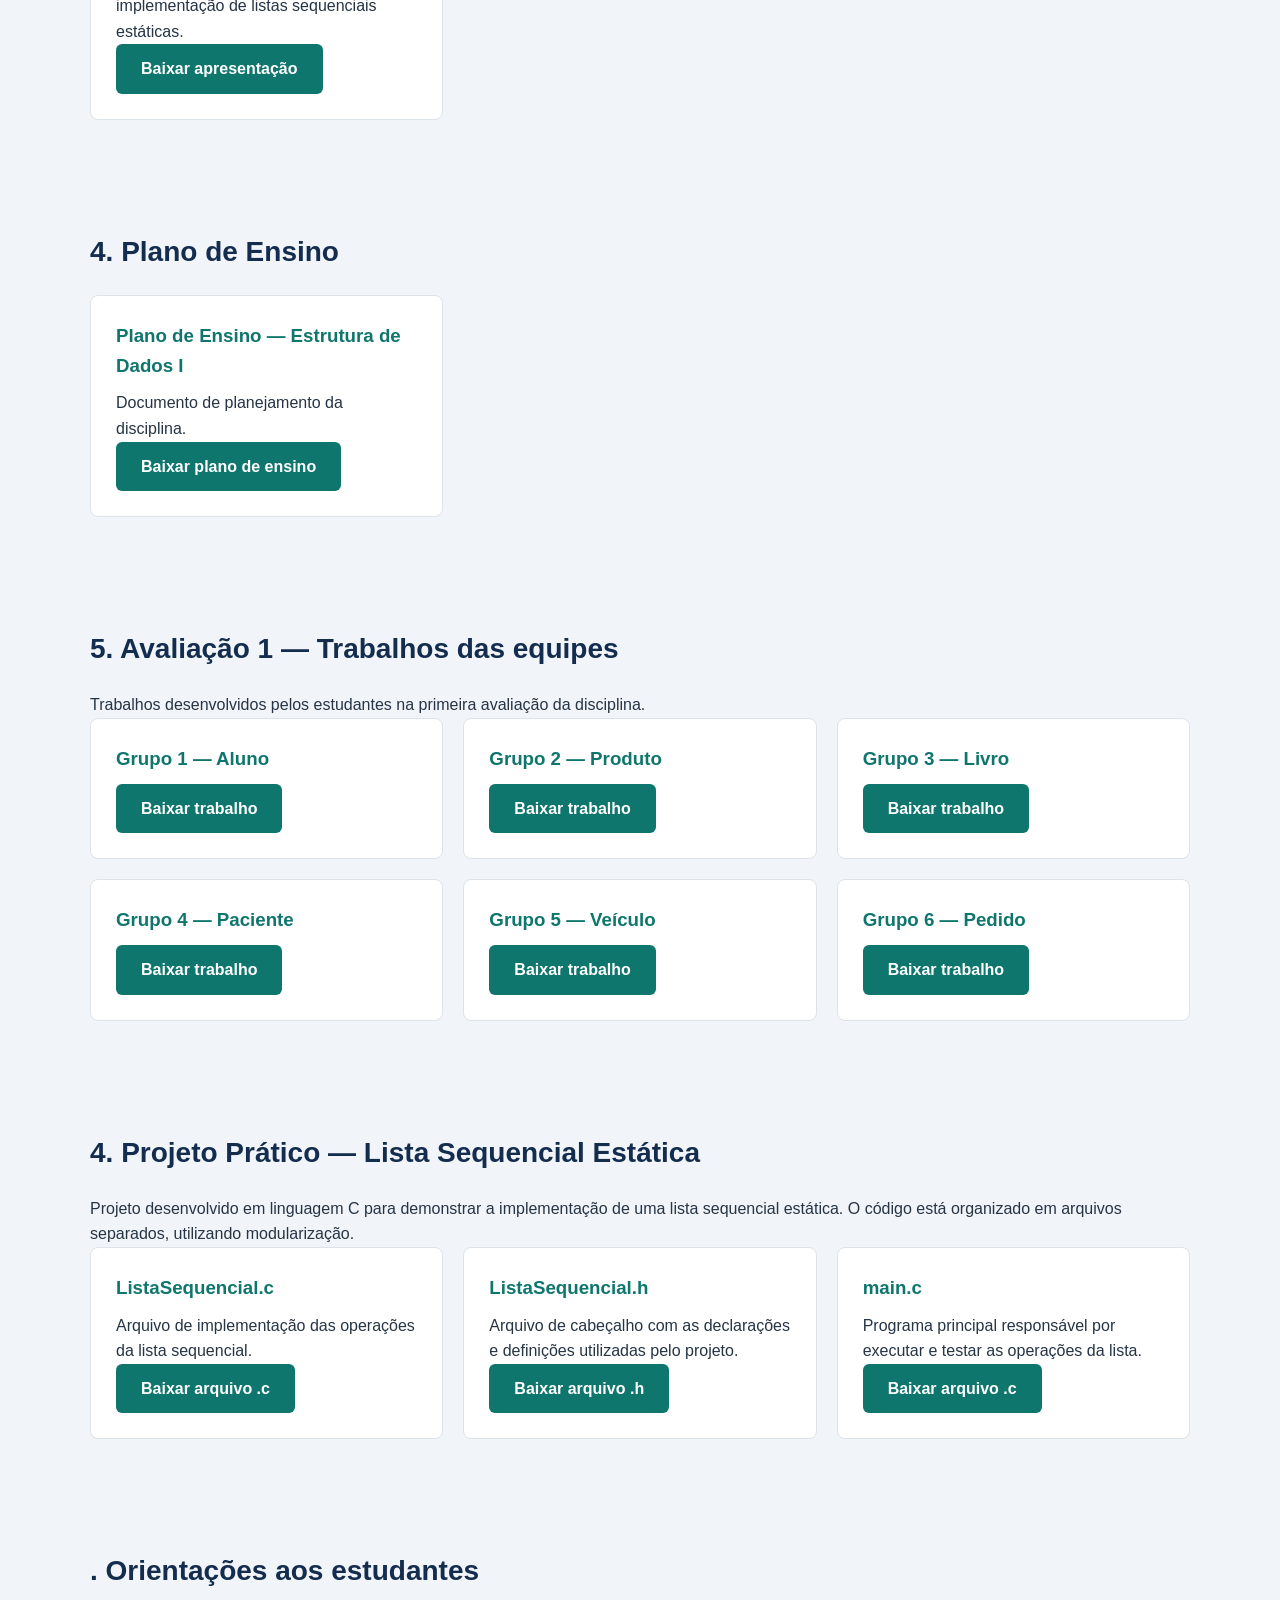
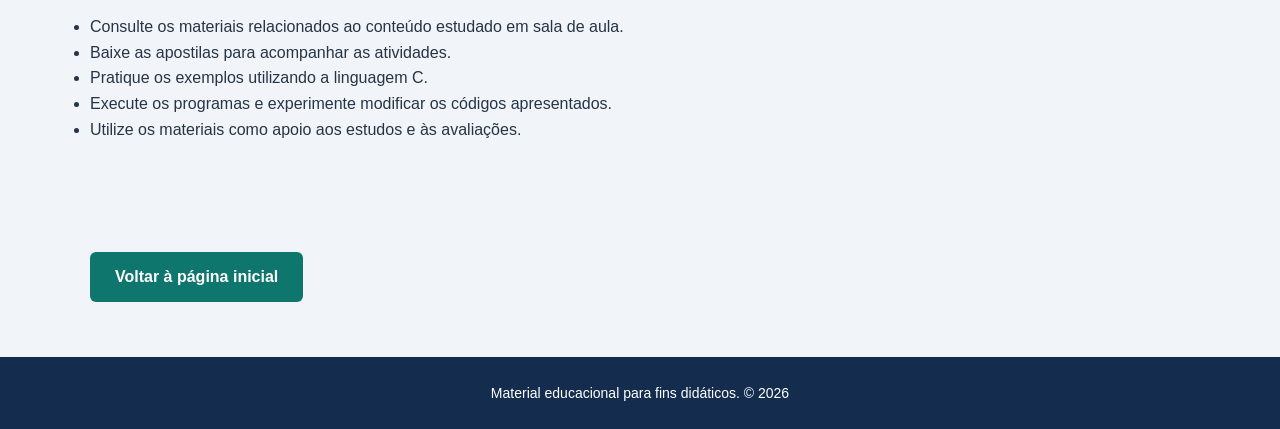
==== commit a4a3df8e: "Update index.html" ====
--- a/materiais/index.html
+++ b/materiais/index.html
@@ -315,6 +315,75 @@
 
         </section>
 
+        <!-- PROJETO LISTA SEQUENCIAL ESTÁTICA -->
+        <section class="secao">
+
+            <h2>4. Projeto Prático — Lista Sequencial Estática</h2>
+
+            <p>
+                Projeto desenvolvido em linguagem C para demonstrar
+                a implementação de uma lista sequencial estática.
+                O código está organizado em arquivos separados,
+                utilizando modularização.
+            </p>
+
+            <div class="cards">
+
+                <article class="card">
+
+                    <h3>ListaSequencial.c</h3>
+
+                    <p>
+                        Arquivo de implementação das operações
+                        da lista sequencial.
+                    </p>
+
+                    <a href="Avalia%C3%A7%C3%A3o1/Modelo%20do%20projeto%20de%20lista/projeto-lista-estatica/ListaSequencial.c"
+                        class="botao" download>
+                        Baixar arquivo .c
+                    </a>
+
+                </article>
+
+
+                <article class="card">
+
+                    <h3>ListaSequencial.h</h3>
+
+                    <p>
+                        Arquivo de cabeçalho com as declarações
+                        e definições utilizadas pelo projeto.
+                    </p>
+
+                    <a href="Avalia%C3%A7%C3%A3o1/Modelo%20do%20projeto%20de%20lista/projeto-lista-estatica/ListaSequencial.h"
+                        class="botao" download>
+                        Baixar arquivo .h
+                    </a>
+
+                </article>
+
+
+                <article class="card">
+
+                    <h3>main.c</h3>
+
+                    <p>
+                        Programa principal responsável por executar
+                        e testar as operações da lista.
+                    </p>
+
+                    <a href="Avalia%C3%A7%C3%A3o1/Modelo%20do%20projeto%20de%20lista/projeto-lista-estatica/main.c"
+                        class="botao" download>
+                        Baixar arquivo .c
+                    </a>
+
+                </article>
+
+            </div>
+
+        </section>
+
+
 
         <!-- ORIENTAÇÕES -->
         <section class="secao">
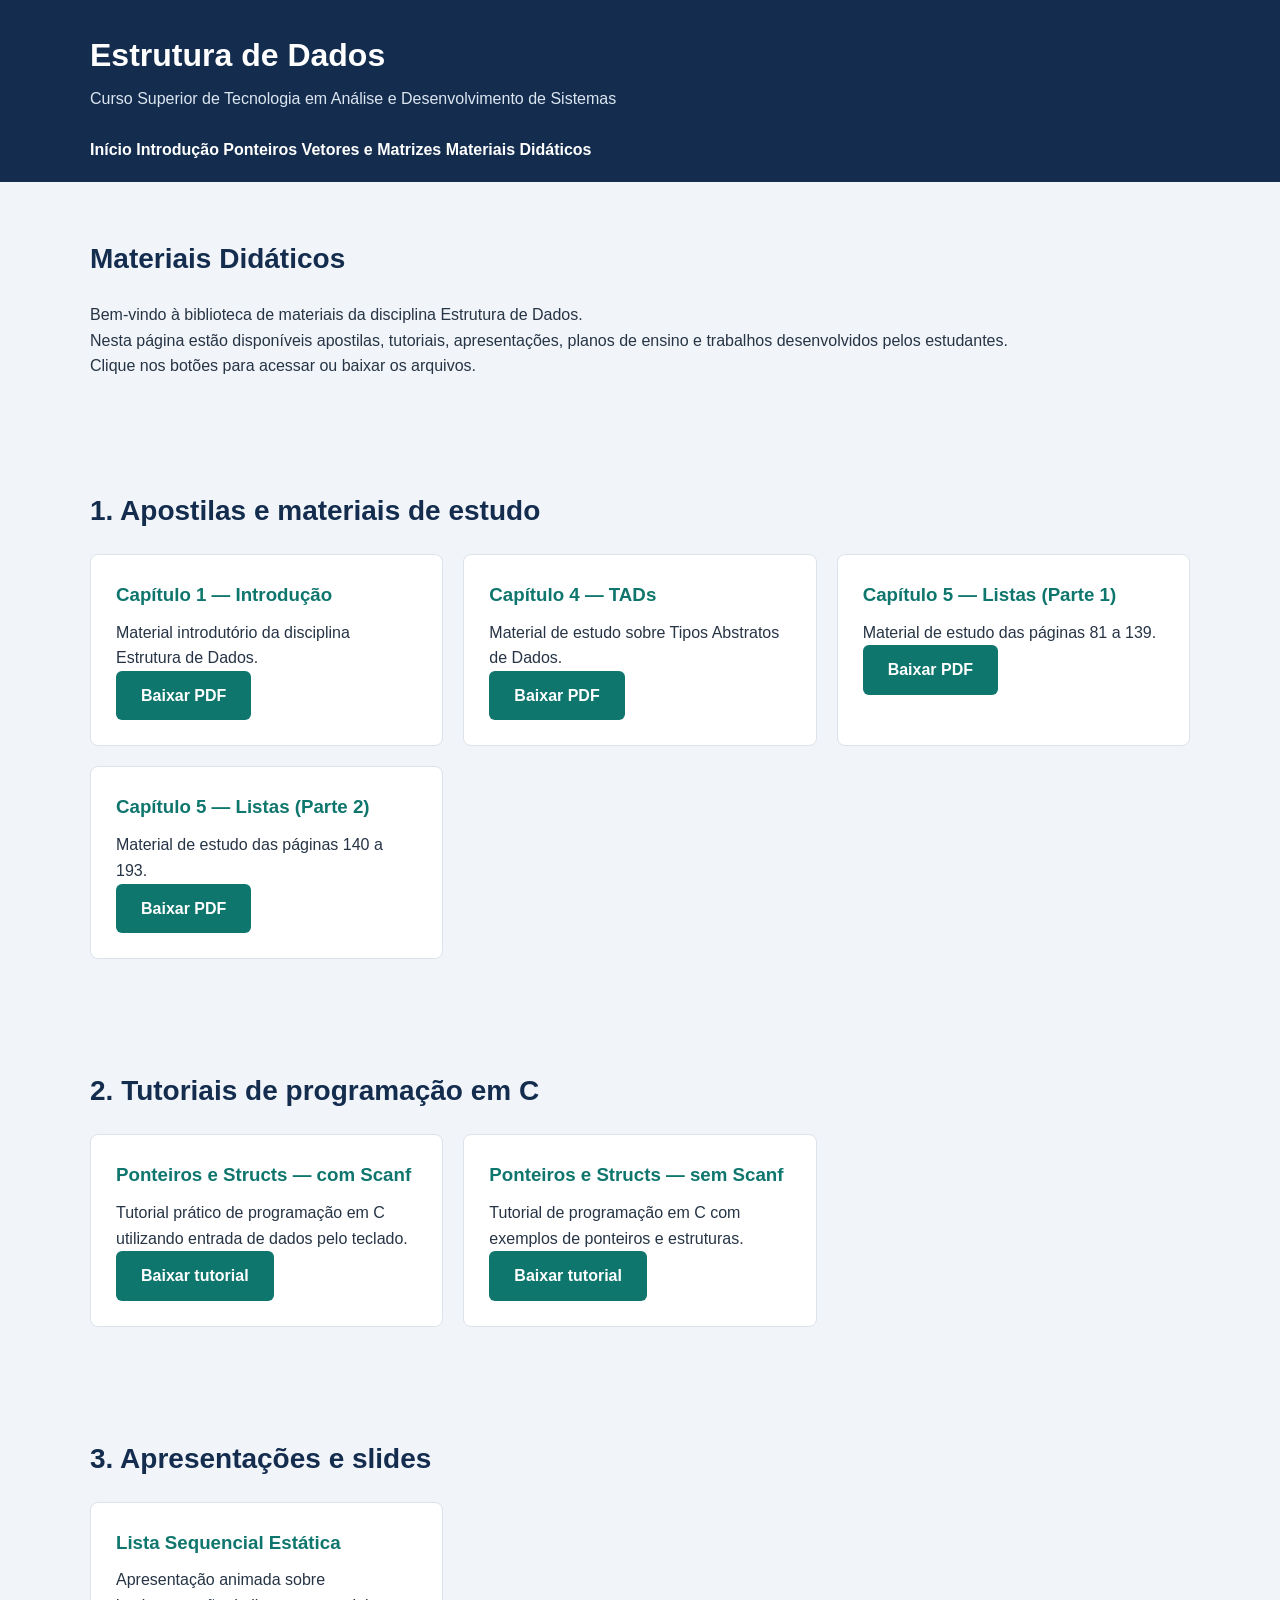
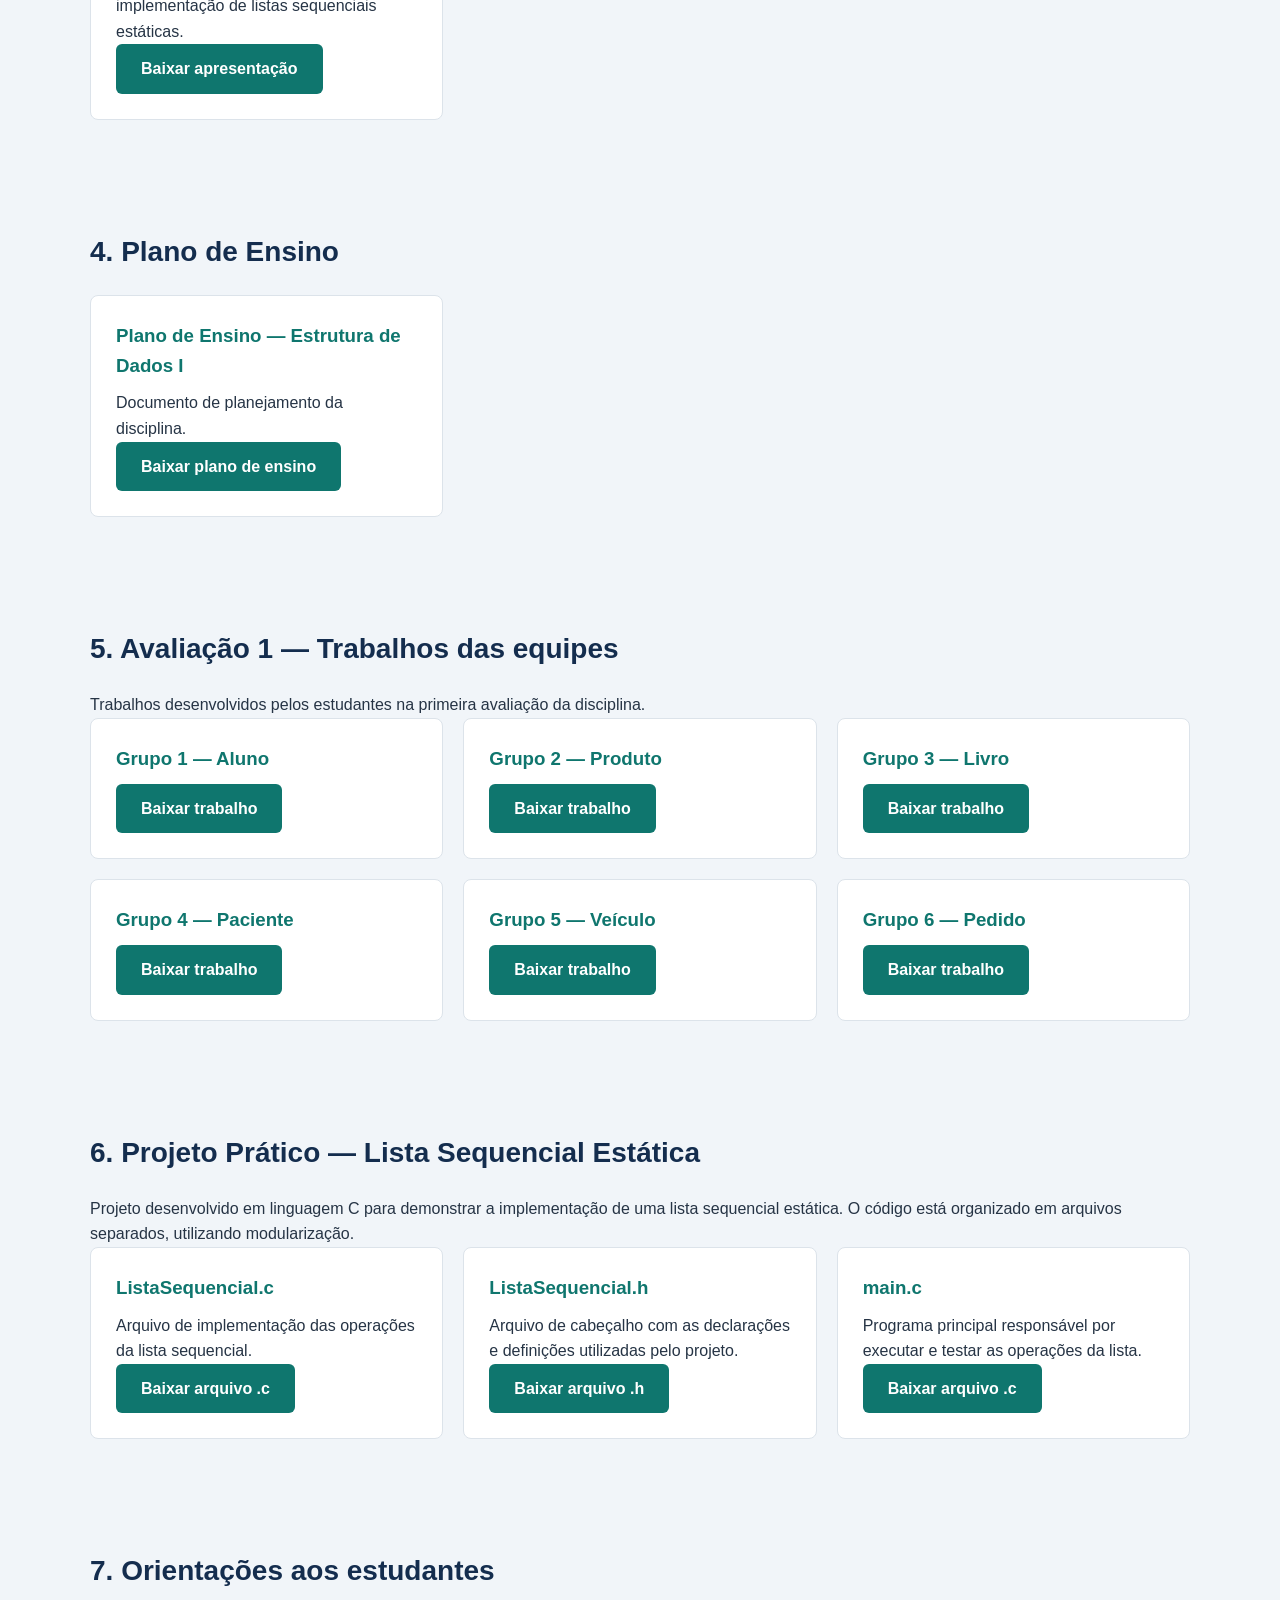
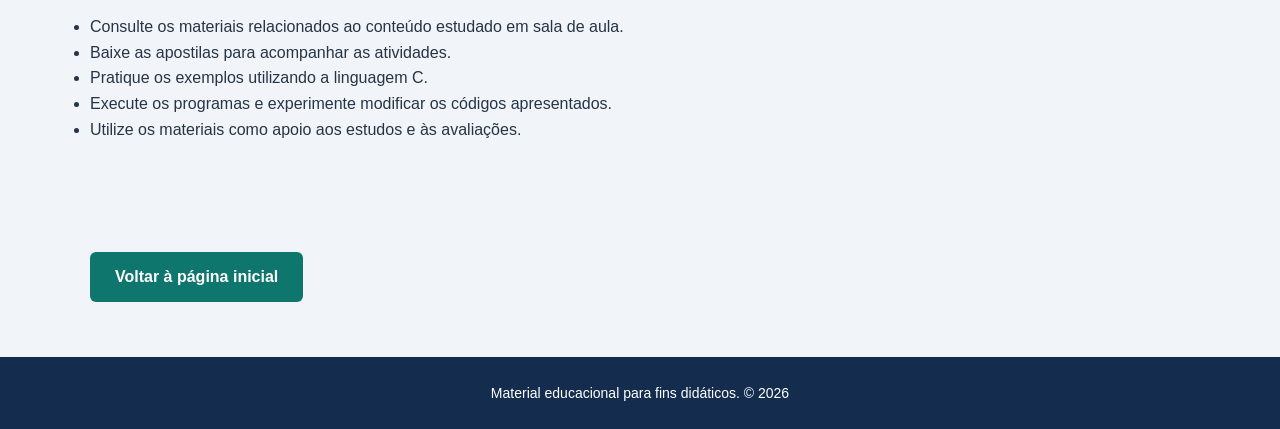
==== commit 61592e01: "Update index.html" ====
--- a/materiais/index.html
+++ b/materiais/index.html
@@ -318,7 +318,7 @@
         <!-- PROJETO LISTA SEQUENCIAL ESTÁTICA -->
         <section class="secao">
 
-            <h2>4. Projeto Prático — Lista Sequencial Estática</h2>
+            <h2>6. Projeto Prático — Lista Sequencial Estática</h2>
 
             <p>
                 Projeto desenvolvido em linguagem C para demonstrar
@@ -388,7 +388,7 @@
         <!-- ORIENTAÇÕES -->
         <section class="secao">
 
-            <h2>. Orientações aos estudantes</h2>
+            <h2>7. Orientações aos estudantes</h2>
 
             <ul>
 
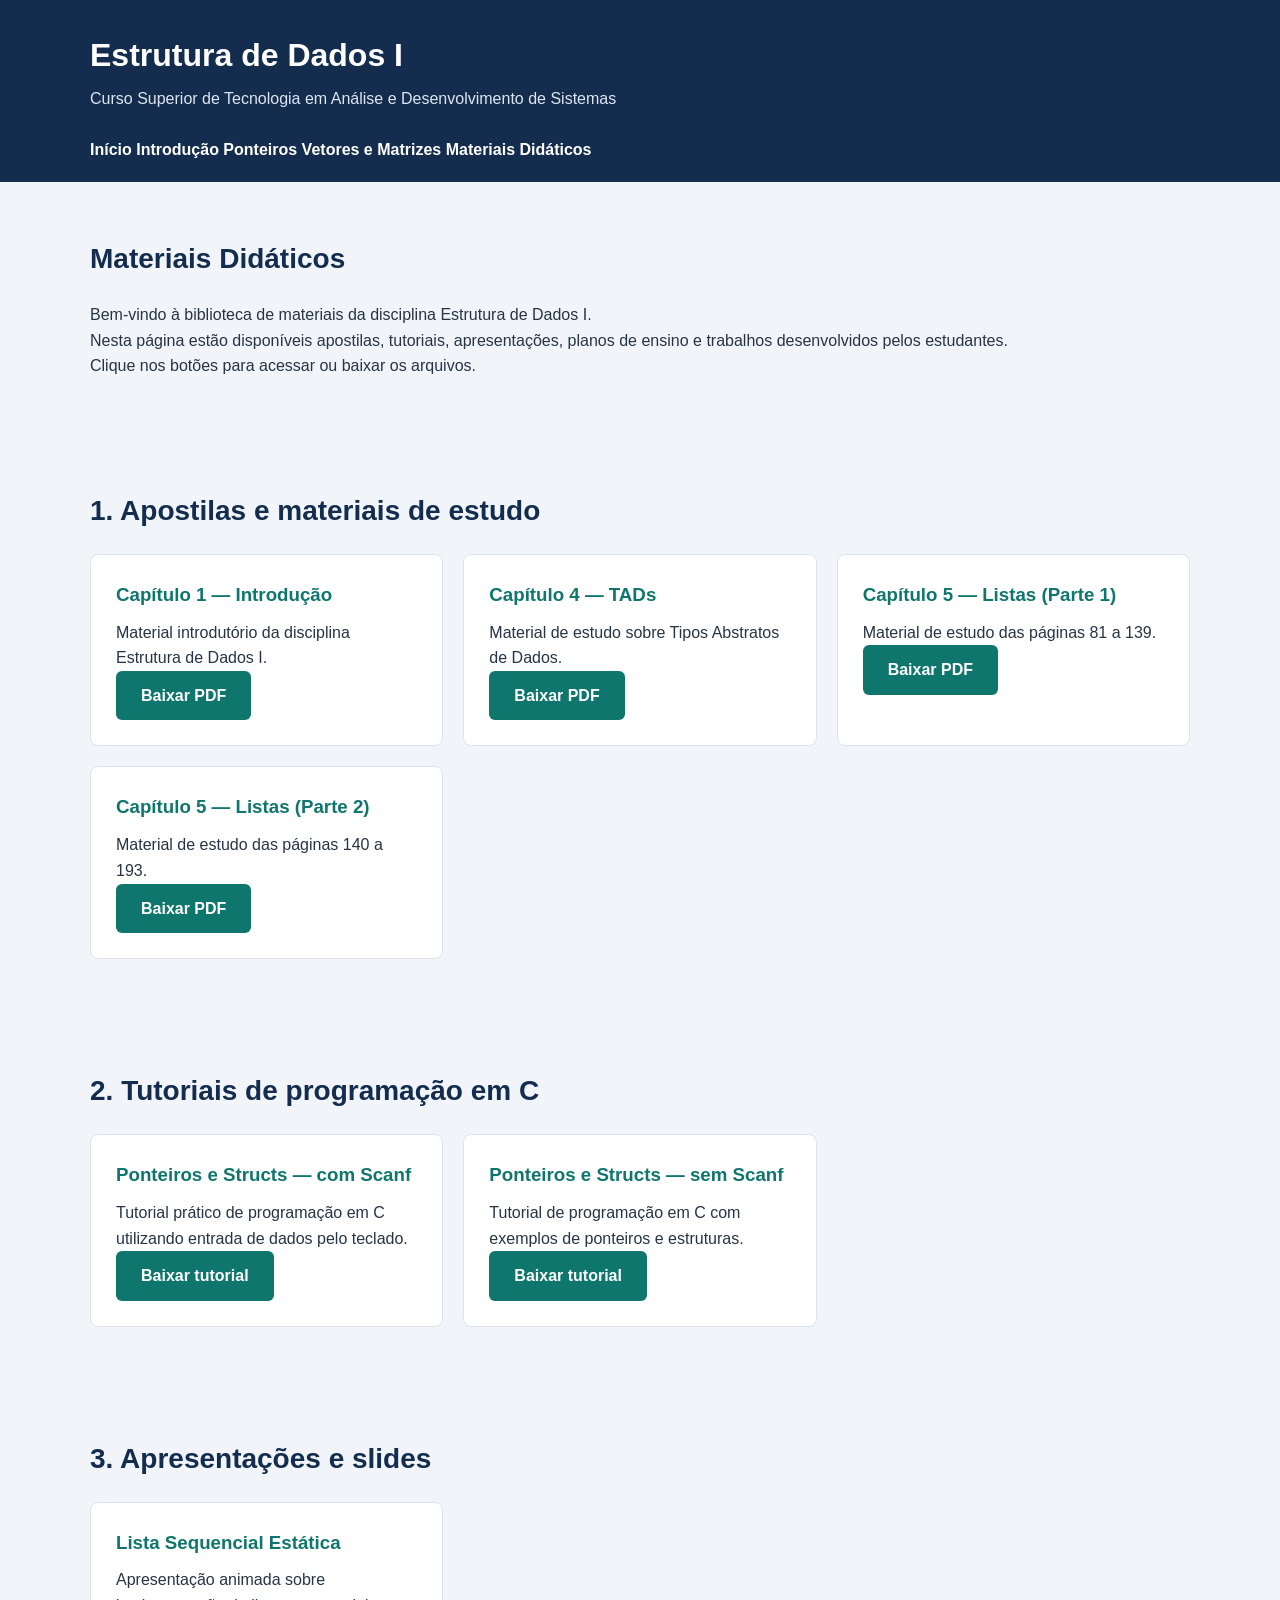
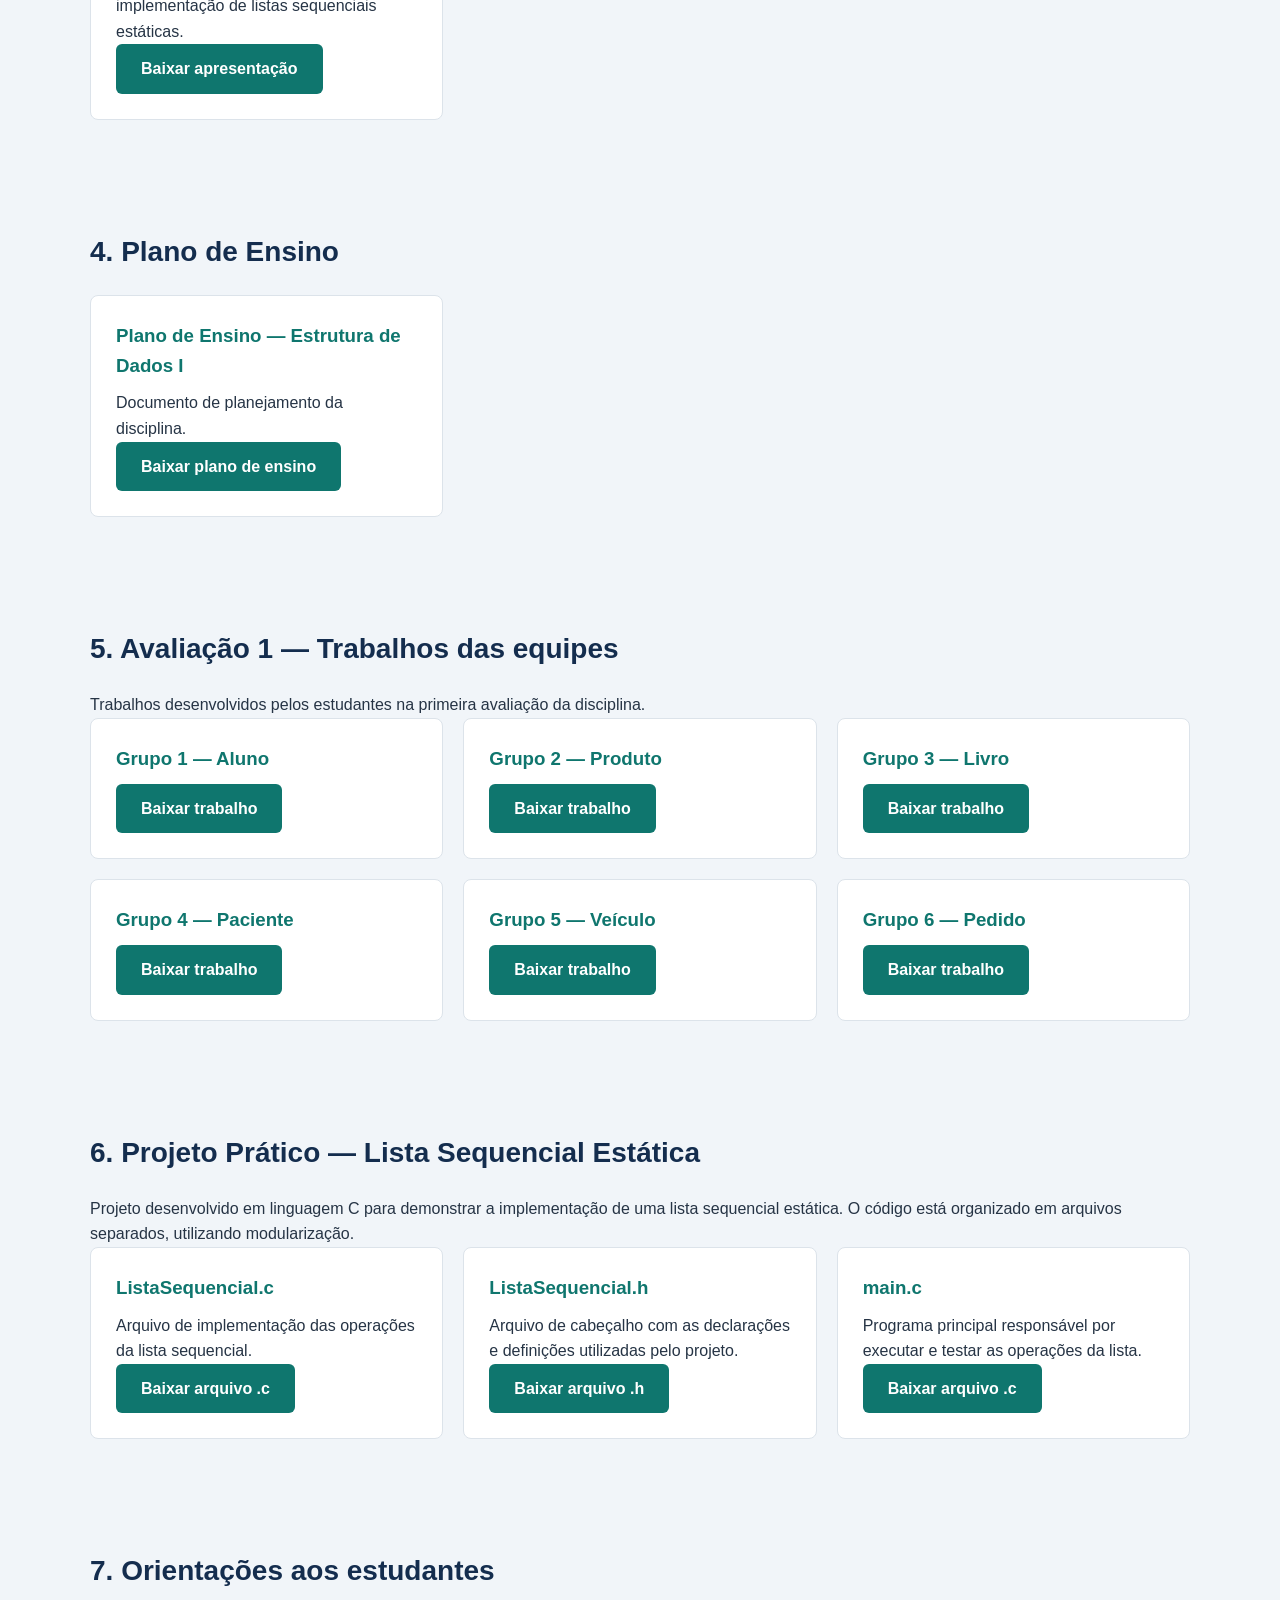
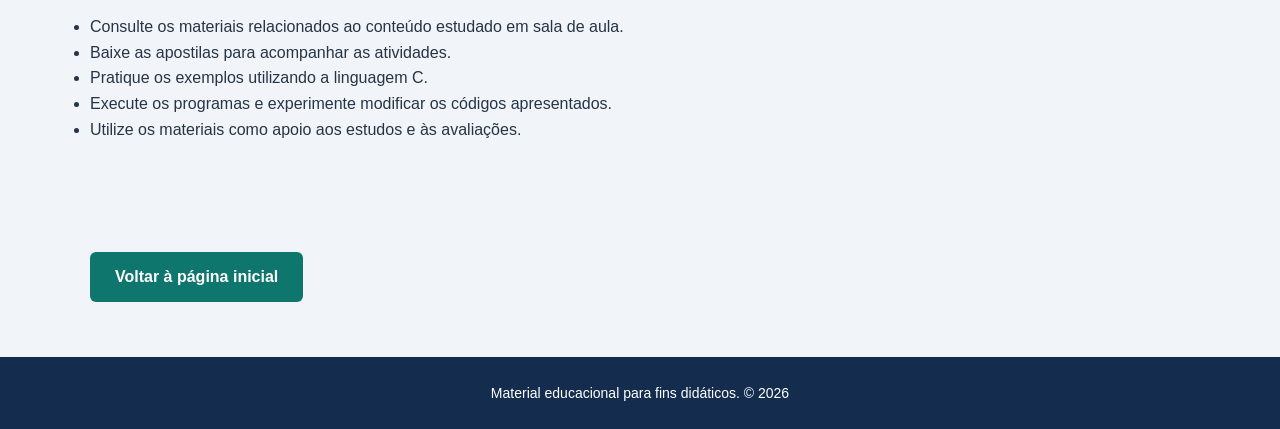
==== commit ec6e54f3: "ATUALIZAÇÃO 1" ====
--- a/materiais/index.html
+++ b/materiais/index.html
@@ -5,7 +5,7 @@
     <meta charset="UTF-8">
     <meta name="viewport" content="width=device-width, initial-scale=1.0">
 
-    <title>Materiais Didáticos | Estrutura de Dados</title>
+    <title>Materiais Didáticos | Estrutura de Dados I</title>
 
     <link rel="stylesheet" href="../css/style.css">
     <script src="../js/script.js" defer></script>
@@ -17,7 +17,7 @@
     <header>
         <div class="container">
 
-            <h1>Estrutura de Dados</h1>
+            <h1>Estrutura de Dados I</h1>
 
             <p>
                 Curso Superior de Tecnologia em Análise e
@@ -46,7 +46,7 @@
 
             <p>
                 Bem-vindo à biblioteca de materiais da disciplina
-                Estrutura de Dados.
+                Estrutura de Dados I.
             </p>
 
             <p>
@@ -75,7 +75,7 @@
 
                     <p>
                         Material introdutório da disciplina
-                        Estrutura de Dados.
+                        Estrutura de Dados I.
                     </p>
 
                     <a href="materiais-pdf/capitulo%201%20-%20Introdu%C3%A7%C3%A3o.pdf" class="botao" download>
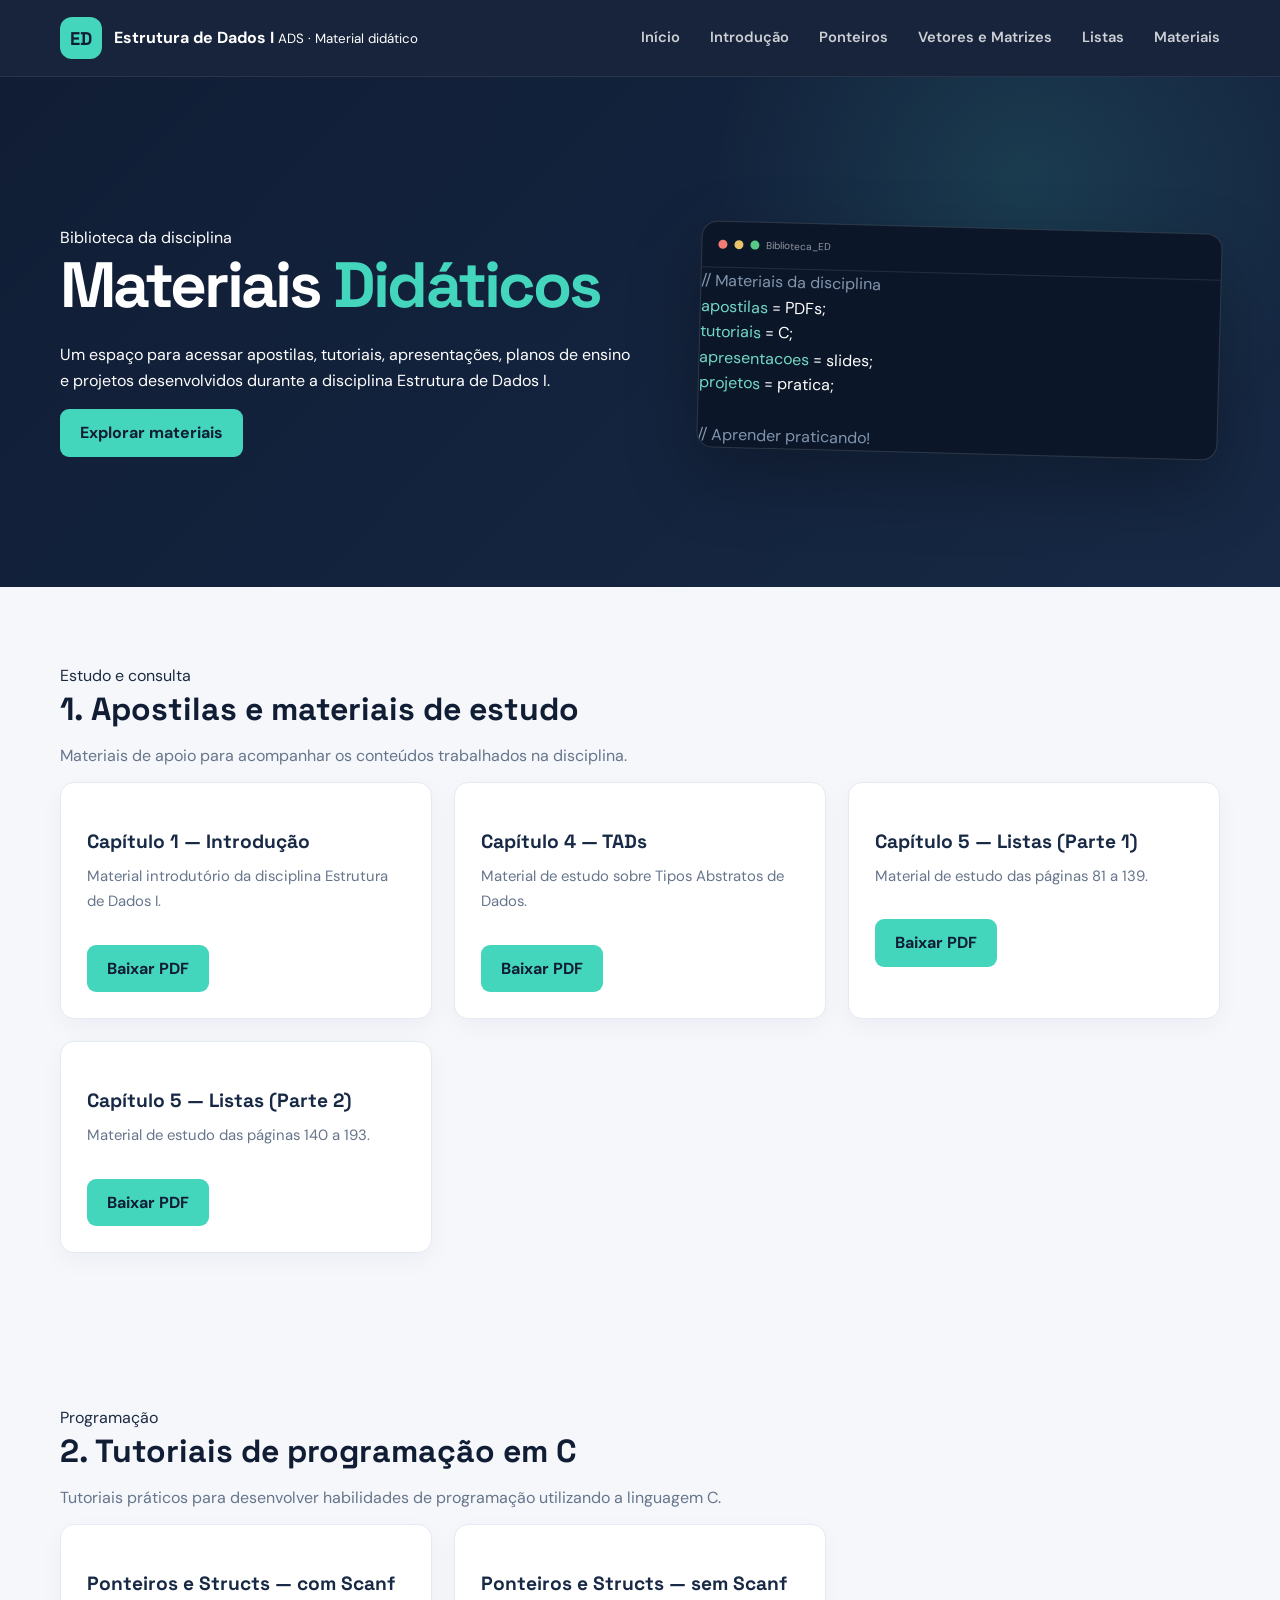
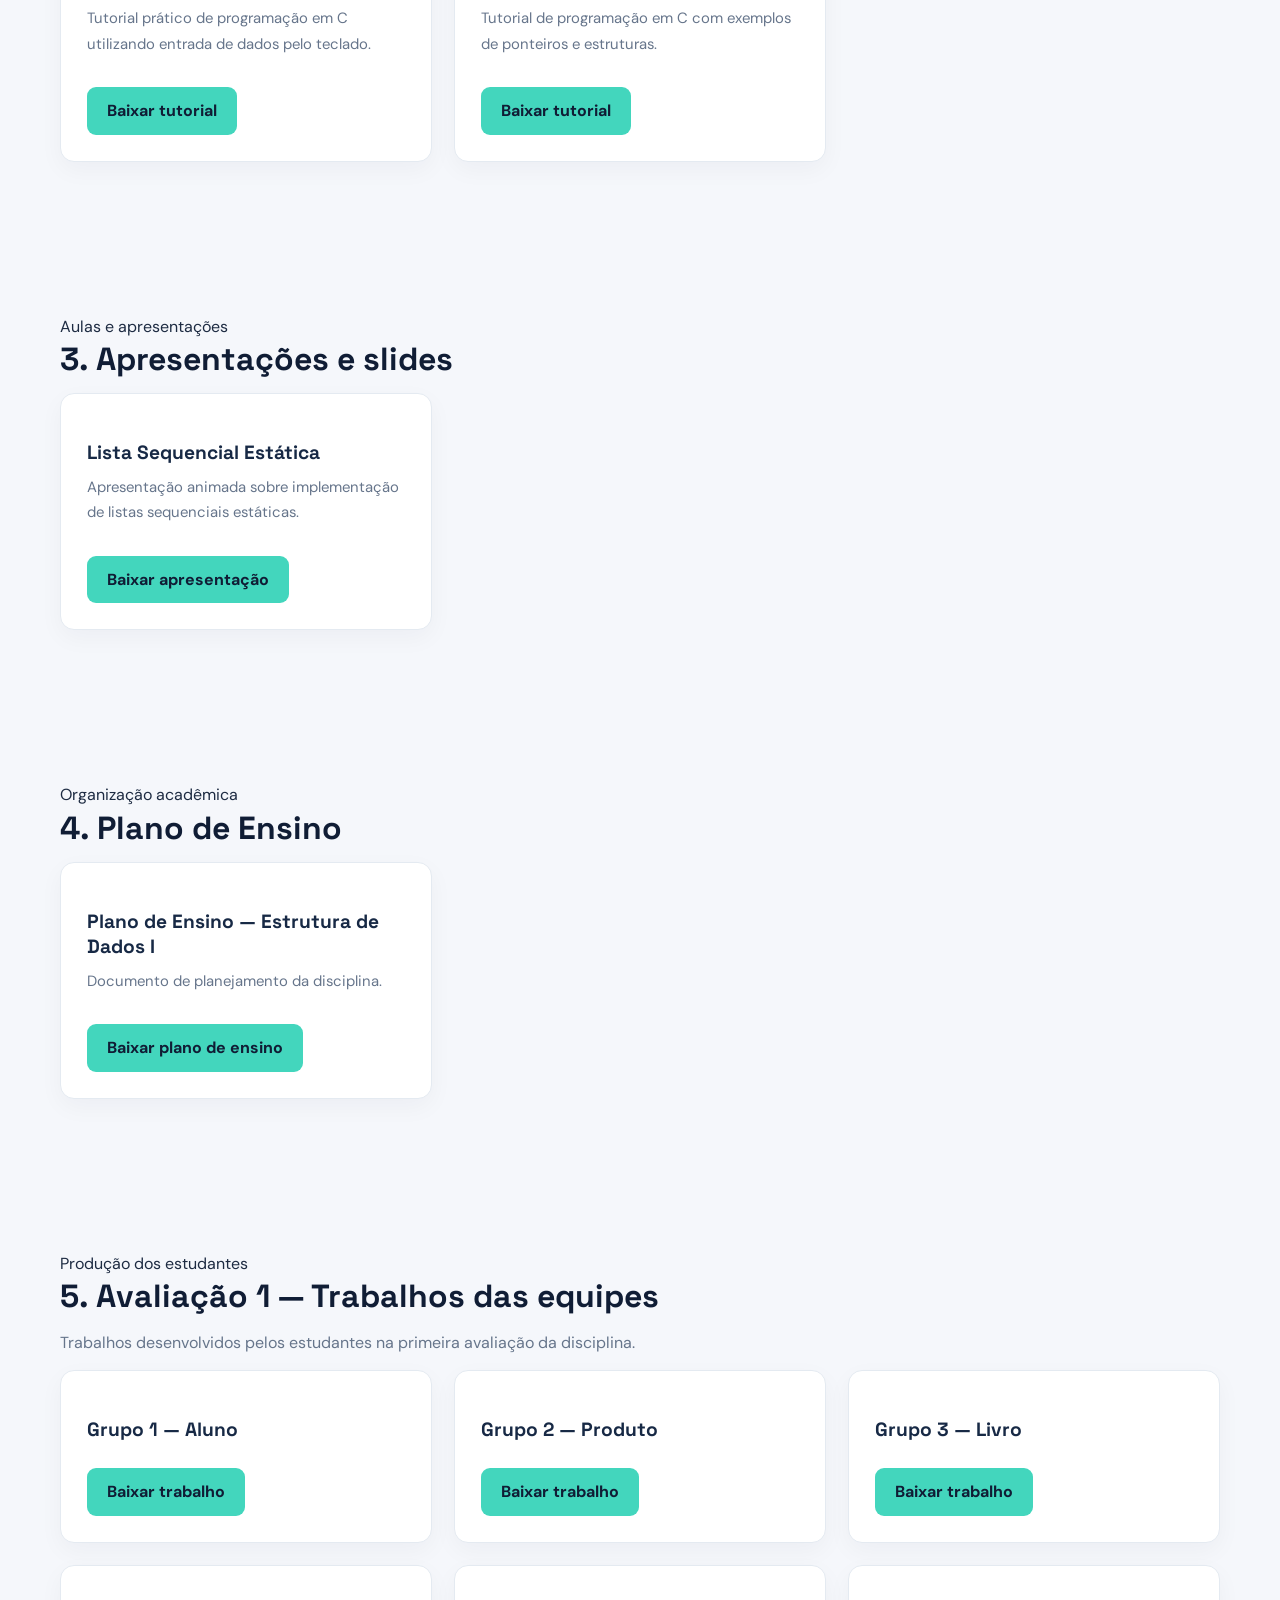
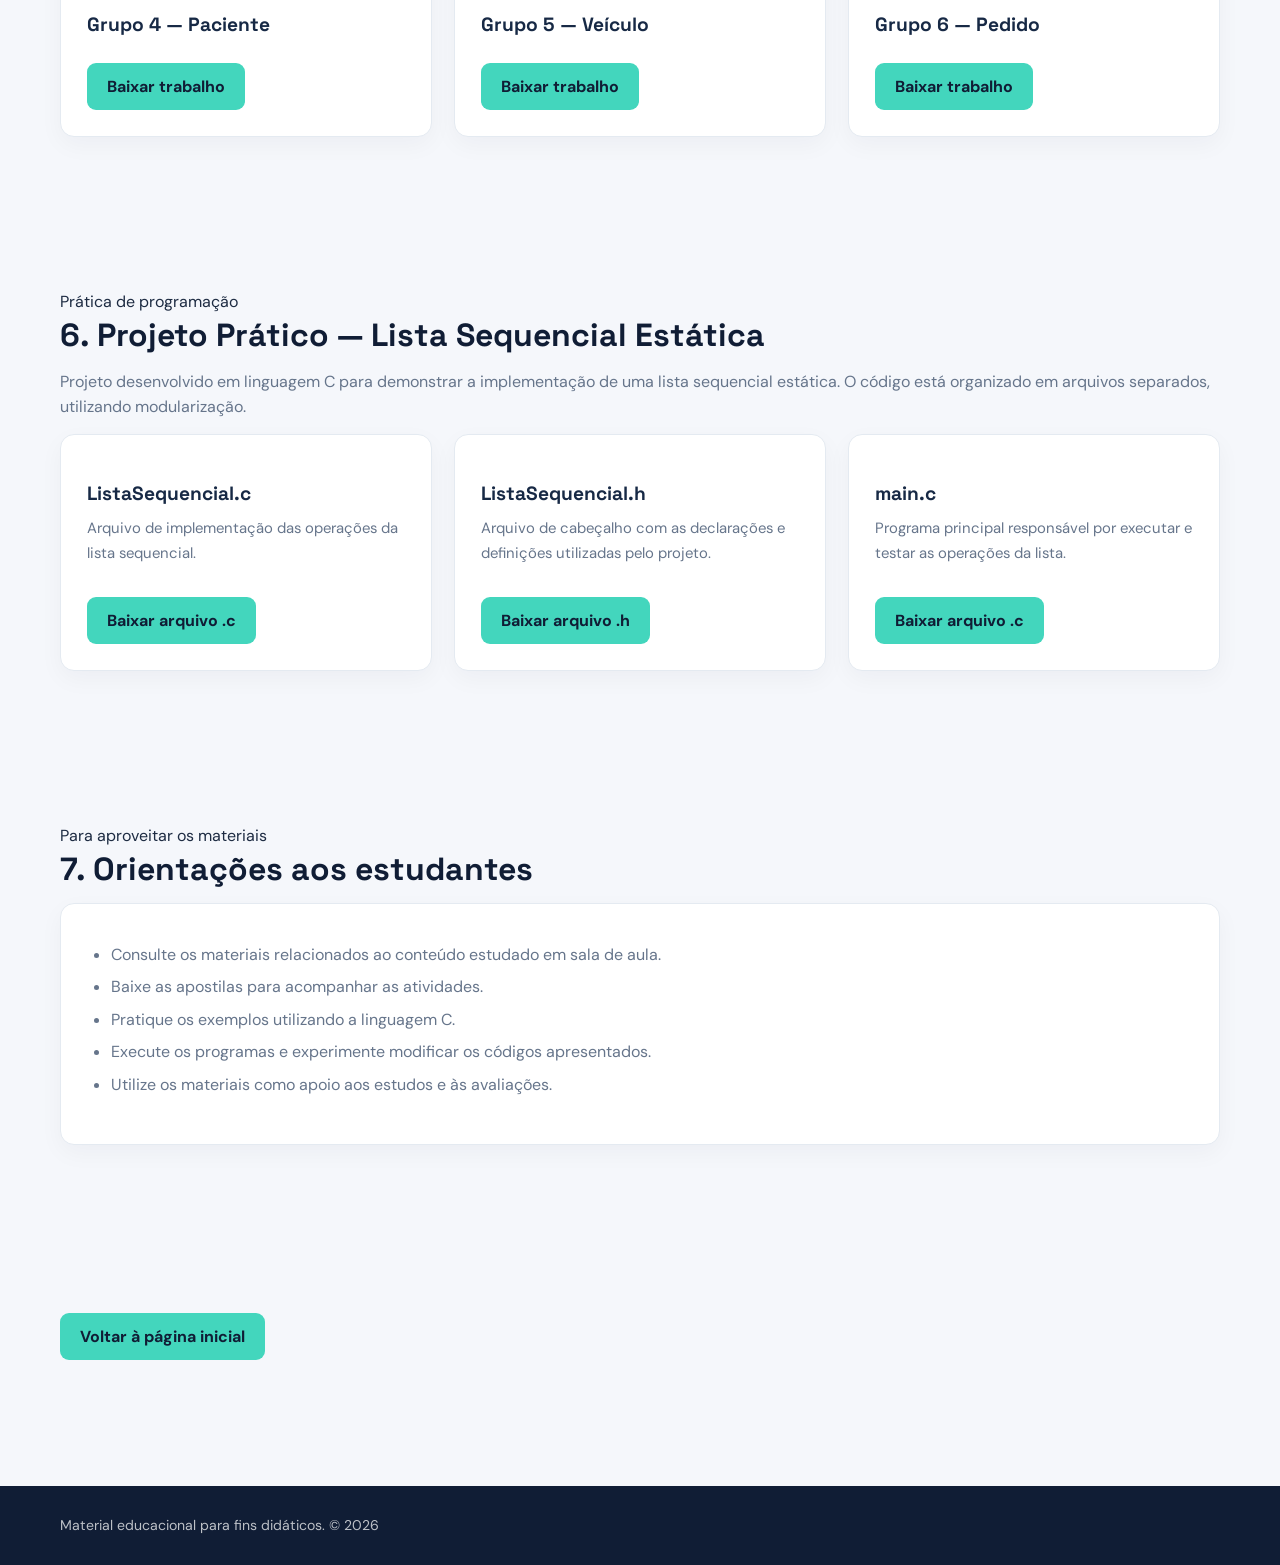
==== commit c9030835: "atualização visual" ====
--- a/materiais/index.html
+++ b/materiais/index.html
@@ -14,428 +14,454 @@
 <body>
 
     <!-- CABEÇALHO -->
-    <header>
-        <div class="container">
-
-            <h1>Estrutura de Dados I</h1>
-
-            <p>
-                Curso Superior de Tecnologia em Análise e
-                Desenvolvimento de Sistemas
-            </p>
-
-            <nav>
+    <header class="cabecalho">
+        <nav class="barra-navegacao container">
+
+            <a href="../index.html" class="marca">
+                <span class="marca-icone">ED</span>
+                <span>
+                    <strong>Estrutura de Dados I</strong>
+                    <small>ADS · Material didático</small>
+                </span>
+            </a>
+
+            <button class="menu-toggle" aria-label="Abrir menu" aria-expanded="false" aria-controls="menu-principal">
+                <span></span>
+                <span></span>
+                <span></span>
+            </button>
+
+            <div class="menu" id="menu-principal">
                 <a href="../index.html">Início</a>
                 <a href="../aulas/introducao/index.html">Introdução</a>
                 <a href="../aulas/ponteiros/index.html">Ponteiros</a>
                 <a href="../aulas/vetores-matrizes/index.html">Vetores e Matrizes</a>
-                <a href="index.html">Materiais Didáticos</a>
-            </nav>
+                <a href="../aulas/listas/index.html">Listas</a>
+                <a href="index.html" class="link-ativo">Materiais</a>
+            </div>
+
+        </nav>
+    </header>
+
+
+    <!-- APRESENTAÇÃO -->
+    <main>
+
+        <section class="hero">
+            <div class="hero-grade container">
+
+                <div class="hero-texto">
+
+                    <span class="etiqueta">Biblioteca da disciplina</span>
+
+                    <h1>
+                        Materiais <span>Didáticos</span>
+                    </h1>
+
+                    <p>
+                        Um espaço para acessar apostilas, tutoriais,
+                        apresentações, planos de ensino e projetos
+                        desenvolvidos durante a disciplina Estrutura
+                        de Dados I.
+                    </p>
+
+                    <a href="#apostilas" class="botao">
+                        Explorar materiais
+                    </a>
+
+                </div>
+
+                <div class="hero-visual">
+                    <div class="janela-codigo">
+
+                        <div class="janela-topo">
+                            <span></span>
+                            <span></span>
+                            <span></span>
+                            <small>Biblioteca_ED</small>
+                        </div>
+
+                        <div class="codigo-conteudo">
+                            <p><span class="codigo-comentario">// Materiais da disciplina</span></p>
+                            <p><span class="codigo-palavra">apostilas</span> = PDFs;</p>
+                            <p><span class="codigo-palavra">tutoriais</span> = C;</p>
+                            <p><span class="codigo-palavra">apresentacoes</span> = slides;</p>
+                            <p><span class="codigo-palavra">projetos</span> = pratica;</p>
+                            <br>
+                            <p><span class="codigo-comentario">// Aprender praticando!</span></p>
+                        </div>
+
+                    </div>
+                </div>
+
+            </div>
+        </section>
+
+
+        <!-- CONTEÚDO DOS MATERIAIS -->
+        <div class="container">
+
+
+            <!-- 1. APOSTILAS -->
+            <section class="secao" id="apostilas">
+
+                <span class="etiqueta">Estudo e consulta</span>
+                <h2>1. Apostilas e materiais de estudo</h2>
+
+                <p>
+                    Materiais de apoio para acompanhar os conteúdos
+                    trabalhados na disciplina.
+                </p>
+
+                <div class="cards">
+
+                    <article class="card">
+                        <h3>Capítulo 1 — Introdução</h3>
+
+                        <p>
+                            Material introdutório da disciplina
+                            Estrutura de Dados I.
+                        </p>
+
+                        <a href="materiais-pdf/capitulo%201%20-%20Introdu%C3%A7%C3%A3o.pdf" class="botao" download>
+                            Baixar PDF
+                        </a>
+                    </article>
+
+
+                    <article class="card">
+                        <h3>Capítulo 4 — TADs</h3>
+
+                        <p>
+                            Material de estudo sobre Tipos Abstratos
+                            de Dados.
+                        </p>
+
+                        <a href="materiais-pdf/capitulo%204%20-%20TADS.pdf" class="botao" download>
+                            Baixar PDF
+                        </a>
+                    </article>
+
+
+                    <article class="card">
+                        <h3>Capítulo 5 — Listas (Parte 1)</h3>
+
+                        <p>
+                            Material de estudo das páginas 81 a 139.
+                        </p>
+
+                        <a href="materiais-pdf/capitulo%205%20-%20Lista%20parte%2001%20p81-139.pdf" class="botao"
+                            download>
+                            Baixar PDF
+                        </a>
+                    </article>
+
+
+                    <article class="card">
+                        <h3>Capítulo 5 — Listas (Parte 2)</h3>
+
+                        <p>
+                            Material de estudo das páginas 140 a 193.
+                        </p>
+
+                        <a href="materiais-pdf/capitulo%205%20-%20Lista%20parte%2002%20p140-193.pdf" class="botao"
+                            download>
+                            Baixar PDF
+                        </a>
+                    </article>
+
+                </div>
+
+            </section>
+
+
+            <!-- 2. TUTORIAIS C -->
+            <section class="secao">
+
+                <span class="etiqueta">Programação</span>
+                <h2>2. Tutoriais de programação em C</h2>
+
+                <p>
+                    Tutoriais práticos para desenvolver habilidades
+                    de programação utilizando a linguagem C.
+                </p>
+
+                <div class="cards">
+
+                    <article class="card">
+                        <h3>Ponteiros e Structs — com Scanf</h3>
+
+                        <p>
+                            Tutorial prático de programação em C
+                            utilizando entrada de dados pelo teclado.
+                        </p>
+
+                        <a href="materiais-pdf/Tutorial%20C%20-%20Ponteiros%20e%20Structs%20no%20VS%20%20com%20Scanf.pdf"
+                            class="botao" download>
+                            Baixar tutorial
+                        </a>
+                    </article>
+
+
+                    <article class="card">
+                        <h3>Ponteiros e Structs — sem Scanf</h3>
+
+                        <p>
+                            Tutorial de programação em C com exemplos
+                            de ponteiros e estruturas.
+                        </p>
+
+                        <a href="materiais-pdf/Tutorial%20C%20-%20Ponteiros%20e%20Structs%20no%20VS%20sem%20Scanf.pdf"
+                            class="botao" download>
+                            Baixar tutorial
+                        </a>
+                    </article>
+
+                </div>
+
+            </section>
+
+
+            <!-- 3. APRESENTAÇÕES -->
+            <section class="secao">
+
+                <span class="etiqueta">Aulas e apresentações</span>
+                <h2>3. Apresentações e slides</h2>
+
+                <div class="cards">
+
+                    <article class="card">
+                        <h3>Lista Sequencial Estática</h3>
+
+                        <p>
+                            Apresentação animada sobre implementação
+                            de listas sequenciais estáticas.
+                        </p>
+
+                        <a href="materiais-pptx/Lista-sequencial-estatica%20animado.pptx" class="botao" download>
+                            Baixar apresentação
+                        </a>
+                    </article>
+
+                </div>
+
+            </section>
+
+
+            <!-- 4. PLANO DE ENSINO -->
+            <section class="secao">
+
+                <span class="etiqueta">Organização acadêmica</span>
+                <h2>4. Plano de Ensino</h2>
+
+                <div class="cards">
+
+                    <article class="card">
+                        <h3>Plano de Ensino — Estrutura de Dados I</h3>
+
+                        <p>
+                            Documento de planejamento da disciplina.
+                        </p>
+
+                        <a href="Plano%20de%20Aula/Plano%20de%20Ensino%20de%20Estrutura%20de%20Dados%20I.pdf"
+                            class="botao" download>
+                            Baixar plano de ensino
+                        </a>
+                    </article>
+
+                </div>
+
+            </section>
+
+
+            <!-- 5. AVALIAÇÃO 1 -->
+            <section class="secao">
+
+                <span class="etiqueta">Produção dos estudantes</span>
+                <h2>5. Avaliação 1 — Trabalhos das equipes</h2>
+
+                <p>
+                    Trabalhos desenvolvidos pelos estudantes
+                    na primeira avaliação da disciplina.
+                </p>
+
+                <div class="cards">
+
+                    <article class="card">
+                        <h3>Grupo 1 — Aluno</h3>
+
+                        <a href="Avalia%C3%A7%C3%A3o1/Grupo_1_Aluno.pdf" class="botao" download>
+                            Baixar trabalho
+                        </a>
+                    </article>
+
+
+                    <article class="card">
+                        <h3>Grupo 2 — Produto</h3>
+
+                        <a href="Avalia%C3%A7%C3%A3o1/Grupo_2_Produto.pdf" class="botao" download>
+                            Baixar trabalho
+                        </a>
+                    </article>
+
+
+                    <article class="card">
+                        <h3>Grupo 3 — Livro</h3>
+
+                        <a href="Avalia%C3%A7%C3%A3o1/Grupo_3_Livro.pdf" class="botao" download>
+                            Baixar trabalho
+                        </a>
+                    </article>
+
+
+                    <article class="card">
+                        <h3>Grupo 4 — Paciente</h3>
+
+                        <a href="Avalia%C3%A7%C3%A3o1/Grupo_4_Paciente.pdf" class="botao" download>
+                            Baixar trabalho
+                        </a>
+                    </article>
+
+
+                    <article class="card">
+                        <h3>Grupo 5 — Veículo</h3>
+
+                        <a href="Avalia%C3%A7%C3%A3o1/Grupo_5_Veiculo.pdf" class="botao" download>
+                            Baixar trabalho
+                        </a>
+                    </article>
+
+
+                    <article class="card">
+                        <h3>Grupo 6 — Pedido</h3>
+
+                        <a href="Avalia%C3%A7%C3%A3o1/Grupo_6_Pedido.pdf" class="botao" download>
+                            Baixar trabalho
+                        </a>
+                    </article>
+
+                </div>
+
+            </section>
+
+
+            <!-- 6. PROJETO LISTA SEQUENCIAL -->
+            <section class="secao">
+
+                <span class="etiqueta">Prática de programação</span>
+                <h2>6. Projeto Prático — Lista Sequencial Estática</h2>
+
+                <p>
+                    Projeto desenvolvido em linguagem C para demonstrar
+                    a implementação de uma lista sequencial estática.
+                    O código está organizado em arquivos separados,
+                    utilizando modularização.
+                </p>
+
+                <div class="cards">
+
+                    <article class="card">
+                        <h3>ListaSequencial.c</h3>
+
+                        <p>
+                            Arquivo de implementação das operações
+                            da lista sequencial.
+                        </p>
+
+                        <a href="Avalia%C3%A7%C3%A3o1/Modelo%20do%20projeto%20de%20lista/projeto-lista-estatica/ListaSequencial.c"
+                            class="botao" download>
+                            Baixar arquivo .c
+                        </a>
+                    </article>
+
+
+                    <article class="card">
+                        <h3>ListaSequencial.h</h3>
+
+                        <p>
+                            Arquivo de cabeçalho com as declarações
+                            e definições utilizadas pelo projeto.
+                        </p>
+
+                        <a href="Avalia%C3%A7%C3%A3o1/Modelo%20do%20projeto%20de%20lista/projeto-lista-estatica/ListaSequencial.h"
+                            class="botao" download>
+                            Baixar arquivo .h
+                        </a>
+                    </article>
+
+
+                    <article class="card">
+                        <h3>main.c</h3>
+
+                        <p>
+                            Programa principal responsável por executar
+                            e testar as operações da lista.
+                        </p>
+
+                        <a href="Avalia%C3%A7%C3%A3o1/Modelo%20do%20projeto%20de%20lista/projeto-lista-estatica/main.c"
+                            class="botao" download>
+                            Baixar arquivo .c
+                        </a>
+                    </article>
+
+                </div>
+
+            </section>
+
+
+            <!-- 7. ORIENTAÇÕES -->
+            <section class="secao">
+
+                <span class="etiqueta">Para aproveitar os materiais</span>
+                <h2>7. Orientações aos estudantes</h2>
+
+                <div class="card">
+
+                    <ul>
+                        <li>
+                            Consulte os materiais relacionados ao conteúdo
+                            estudado em sala de aula.
+                        </li>
+
+                        <li>
+                            Baixe as apostilas para acompanhar as atividades.
+                        </li>
+
+                        <li>
+                            Pratique os exemplos utilizando a linguagem C.
+                        </li>
+
+                        <li>
+                            Execute os programas e experimente modificar
+                            os códigos apresentados.
+                        </li>
+
+                        <li>
+                            Utilize os materiais como apoio aos estudos
+                            e às avaliações.
+                        </li>
+                    </ul>
+
+                </div>
+
+            </section>
+
+
+            <!-- VOLTAR -->
+            <section class="secao">
+                <a href="../index.html" class="botao">
+                    Voltar à página inicial
+                </a>
+            </section>
 
         </div>
-    </header>
-
-
-    <!-- CONTEÚDO PRINCIPAL -->
-    <main class="container">
-
-        <!-- APRESENTAÇÃO -->
-        <section class="secao">
-
-            <h2>Materiais Didáticos</h2>
-
-            <p>
-                Bem-vindo à biblioteca de materiais da disciplina
-                Estrutura de Dados I.
-            </p>
-
-            <p>
-                Nesta página estão disponíveis apostilas, tutoriais,
-                apresentações, planos de ensino e trabalhos
-                desenvolvidos pelos estudantes.
-            </p>
-
-            <p>
-                Clique nos botões para acessar ou baixar os arquivos.
-            </p>
-
-        </section>
-
-
-        <!-- APOSTILAS -->
-        <section class="secao">
-
-            <h2>1. Apostilas e materiais de estudo</h2>
-
-            <div class="cards">
-
-                <article class="card">
-
-                    <h3>Capítulo 1 — Introdução</h3>
-
-                    <p>
-                        Material introdutório da disciplina
-                        Estrutura de Dados I.
-                    </p>
-
-                    <a href="materiais-pdf/capitulo%201%20-%20Introdu%C3%A7%C3%A3o.pdf" class="botao" download>
-                        Baixar PDF
-                    </a>
-
-                </article>
-
-
-                <article class="card">
-
-                    <h3>Capítulo 4 — TADs</h3>
-
-                    <p>
-                        Material de estudo sobre Tipos Abstratos
-                        de Dados.
-                    </p>
-
-                    <a href="materiais-pdf/capitulo%204%20-%20TADS.pdf" class="botao" download>
-                        Baixar PDF
-                    </a>
-
-                </article>
-
-
-                <article class="card">
-
-                    <h3>Capítulo 5 — Listas (Parte 1)</h3>
-
-                    <p>
-                        Material de estudo das páginas 81 a 139.
-                    </p>
-
-                    <a href="materiais-pdf/capitulo%205%20-%20Lista%20parte%2001%20p81-139.pdf" class="botao" download>
-                        Baixar PDF
-                    </a>
-
-                </article>
-
-
-                <article class="card">
-
-                    <h3>Capítulo 5 — Listas (Parte 2)</h3>
-
-                    <p>
-                        Material de estudo das páginas 140 a 193.
-                    </p>
-
-                    <a href="materiais-pdf/capitulo%205%20-%20Lista%20parte%2002%20p140-193.pdf" class="botao" download>
-                        Baixar PDF
-                    </a>
-
-                </article>
-
-            </div>
-
-        </section>
-
-
-        <!-- TUTORIAIS C -->
-        <section class="secao">
-
-            <h2>2. Tutoriais de programação em C</h2>
-
-            <div class="cards">
-
-                <article class="card">
-
-                    <h3>Ponteiros e Structs — com Scanf</h3>
-
-                    <p>
-                        Tutorial prático de programação em C
-                        utilizando entrada de dados pelo teclado.
-                    </p>
-
-                    <a href="materiais-pdf/Tutorial%20C%20-%20Ponteiros%20e%20Structs%20no%20VS%20%20com%20Scanf.pdf"
-                        class="botao" download>
-                        Baixar tutorial
-                    </a>
-
-                </article>
-
-
-                <article class="card">
-
-                    <h3>Ponteiros e Structs — sem Scanf</h3>
-
-                    <p>
-                        Tutorial de programação em C com exemplos
-                        de ponteiros e estruturas.
-                    </p>
-
-                    <a href="materiais-pdf/Tutorial%20C%20-%20Ponteiros%20e%20Structs%20no%20VS%20sem%20Scanf.pdf"
-                        class="botao" download>
-                        Baixar tutorial
-                    </a>
-
-                </article>
-
-            </div>
-
-        </section>
-
-
-        <!-- POWERPOINT -->
-        <section class="secao">
-
-            <h2>3. Apresentações e slides</h2>
-
-            <div class="cards">
-
-                <article class="card">
-
-                    <h3>Lista Sequencial Estática</h3>
-
-                    <p>
-                        Apresentação animada sobre implementação
-                        de listas sequenciais estáticas.
-                    </p>
-
-                    <a href="materiais-pptx/Lista-sequencial-estatica%20animado.pptx" class="botao" download>
-                        Baixar apresentação
-                    </a>
-
-                </article>
-
-            </div>
-
-        </section>
-
-
-        <!-- PLANO DE ENSINO -->
-        <section class="secao">
-
-            <h2>4. Plano de Ensino</h2>
-
-            <div class="cards">
-
-                <article class="card">
-
-                    <h3>Plano de Ensino — Estrutura de Dados I</h3>
-
-                    <p>
-                        Documento de planejamento da disciplina.
-                    </p>
-
-                    <a href="Plano%20de%20Aula/Plano%20de%20Ensino%20de%20Estrutura%20de%20Dados%20I.pdf" class="botao"
-                        download>
-                        Baixar plano de ensino
-                    </a>
-
-                </article>
-
-            </div>
-
-        </section>
-
-
-        <!-- AVALIAÇÃO 1 -->
-        <section class="secao">
-
-            <h2>5. Avaliação 1 — Trabalhos das equipes</h2>
-
-            <p>
-                Trabalhos desenvolvidos pelos estudantes
-                na primeira avaliação da disciplina.
-            </p>
-
-            <div class="cards">
-
-                <article class="card">
-
-                    <h3>Grupo 1 — Aluno</h3>
-
-                    <a href="Avalia%C3%A7%C3%A3o1/Grupo_1_Aluno.pdf" class="botao" download>
-                        Baixar trabalho
-                    </a>
-
-                </article>
-
-
-                <article class="card">
-
-                    <h3>Grupo 2 — Produto</h3>
-
-                    <a href="Avalia%C3%A7%C3%A3o1/Grupo_2_Produto.pdf" class="botao" download>
-                        Baixar trabalho
-                    </a>
-
-                </article>
-
-
-                <article class="card">
-
-                    <h3>Grupo 3 — Livro</h3>
-
-                    <a href="Avalia%C3%A7%C3%A3o1/Grupo_3_Livro.pdf" class="botao" download>
-                        Baixar trabalho
-                    </a>
-
-                </article>
-
-
-                <article class="card">
-
-                    <h3>Grupo 4 — Paciente</h3>
-
-                    <a href="Avalia%C3%A7%C3%A3o1/Grupo_4_Paciente.pdf" class="botao" download>
-                        Baixar trabalho
-                    </a>
-
-                </article>
-
-
-                <article class="card">
-
-                    <h3>Grupo 5 — Veículo</h3>
-
-                    <a href="Avalia%C3%A7%C3%A3o1/Grupo_5_Veiculo.pdf" class="botao" download>
-                        Baixar trabalho
-                    </a>
-
-                </article>
-
-
-                <article class="card">
-
-                    <h3>Grupo 6 — Pedido</h3>
-
-                    <a href="Avalia%C3%A7%C3%A3o1/Grupo_6_Pedido.pdf" class="botao" download>
-                        Baixar trabalho
-                    </a>
-
-                </article>
-
-            </div>
-
-        </section>
-
-        <!-- PROJETO LISTA SEQUENCIAL ESTÁTICA -->
-        <section class="secao">
-
-            <h2>6. Projeto Prático — Lista Sequencial Estática</h2>
-
-            <p>
-                Projeto desenvolvido em linguagem C para demonstrar
-                a implementação de uma lista sequencial estática.
-                O código está organizado em arquivos separados,
-                utilizando modularização.
-            </p>
-
-            <div class="cards">
-
-                <article class="card">
-
-                    <h3>ListaSequencial.c</h3>
-
-                    <p>
-                        Arquivo de implementação das operações
-                        da lista sequencial.
-                    </p>
-
-                    <a href="Avalia%C3%A7%C3%A3o1/Modelo%20do%20projeto%20de%20lista/projeto-lista-estatica/ListaSequencial.c"
-                        class="botao" download>
-                        Baixar arquivo .c
-                    </a>
-
-                </article>
-
-
-                <article class="card">
-
-                    <h3>ListaSequencial.h</h3>
-
-                    <p>
-                        Arquivo de cabeçalho com as declarações
-                        e definições utilizadas pelo projeto.
-                    </p>
-
-                    <a href="Avalia%C3%A7%C3%A3o1/Modelo%20do%20projeto%20de%20lista/projeto-lista-estatica/ListaSequencial.h"
-                        class="botao" download>
-                        Baixar arquivo .h
-                    </a>
-
-                </article>
-
-
-                <article class="card">
-
-                    <h3>main.c</h3>
-
-                    <p>
-                        Programa principal responsável por executar
-                        e testar as operações da lista.
-                    </p>
-
-                    <a href="Avalia%C3%A7%C3%A3o1/Modelo%20do%20projeto%20de%20lista/projeto-lista-estatica/main.c"
-                        class="botao" download>
-                        Baixar arquivo .c
-                    </a>
-
-                </article>
-
-            </div>
-
-        </section>
-
-
-
-        <!-- ORIENTAÇÕES -->
-        <section class="secao">
-
-            <h2>7. Orientações aos estudantes</h2>
-
-            <ul>
-
-                <li>
-                    Consulte os materiais relacionados ao conteúdo
-                    estudado em sala de aula.
-                </li>
-
-                <li>
-                    Baixe as apostilas para acompanhar as atividades.
-                </li>
-
-                <li>
-                    Pratique os exemplos utilizando a linguagem C.
-                </li>
-
-                <li>
-                    Execute os programas e experimente modificar
-                    os códigos apresentados.
-                </li>
-
-                <li>
-                    Utilize os materiais como apoio aos estudos
-                    e às avaliações.
-                </li>
-
-            </ul>
-
-        </section>
-
-
-        <!-- VOLTAR -->
-        <section class="secao">
-
-            <a href="../index.html" class="botao">
-                Voltar à página inicial
-            </a>
-
-        </section>
 
     </main>
 
 
     <!-- RODAPÉ -->
-    <footer>
-
-        <div class="container">
+    <footer class="rodape">
+        <div class="rodape-conteudo container">
 
             <p>
                 Material educacional para fins didáticos.
@@ -443,7 +469,6 @@
             </p>
 
         </div>
-
     </footer>
 
 </body>
--- a/css/style.css
+++ b/css/style.css
@@ -1,8 +1,24 @@
-/* CONFIGURAÇÕES GERAIS */
+@import url('https://fonts.googleapis.com/css2?family=DM+Sans:wght@400;500;600;700&family=Space+Grotesk:wght@500;600;700&display=swap');
+
+:root {
+    --navy: #101d35;
+    --navy-2: #172945;
+    --ink: #1d2b42;
+    --muted: #66758b;
+    --paper: #f5f7fb;
+    --white: #fff;
+    --teal: #43d6bd;
+    --teal-dark: #087e78;
+    --line: #e4eaf1;
+    --font-body: "DM Sans", Arial, sans-serif;
+    --font-display: "Space Grotesk", "DM Sans", sans-serif;
+    --container: 1160px;
+}
+
 * {
+    box-sizing: border-box;
     margin: 0;
     padding: 0;
-    box-sizing: border-box;
 }
 
 html {
@@ -10,153 +26,784 @@
 }
 
 body {
-    font-family: Arial, Helvetica, sans-serif;
-    background-color: #F1F5F9;
-    color: #263445;
-    line-height: 1.6;
+    min-width: 320px;
+    background: var(--paper);
+    color: var(--ink);
+    font: 16px/1.6 var(--font-body);
+}
+
+img {
+    display: block;
+    max-width: 100%;
+}
+
+a {
+    color: inherit;
+    text-decoration: none;
+}
+
+button,
+input,
+textarea,
+select {
+    font: inherit;
 }
 
 .container {
-    width: 90%;
-    max-width: 1100px;
+    width: min(var(--container), calc(100% - 40px));
+    margin-inline: auto;
+}
+
+/* Cabeçalho */
+.cabecalho {
+    position: sticky;
+    top: 0;
+    z-index: 100;
+    background: rgba(16, 29, 53, .97);
+    border-bottom: 1px solid rgba(255, 255, 255, .08);
+    backdrop-filter: blur(12px);
+}
+
+.barra-navegacao {
+    width: min(var(--container), calc(100% - 40px));
+    min-height: 76px;
     margin: auto;
-}
-
-/* CABEÇALHO */
-header {
-    background-color: #142D4E;
-    color: white;
-    padding: 30px 0 20px;
-}
-
-header h1 {
-    font-size: 32px;
-}
-
-header p {
-    color: #DCE6F1;
-    margin-top: 5px;
-}
-
-/* MENU */
-nav {
-    margin-top: 25px;
-}
-
-nav ul {
+    display: flex;
+    align-items: center;
+    justify-content: space-between;
+    gap: 28px;
+}
+
+.marca {
+    display: inline-flex;
+    align-items: center;
+    gap: 12px;
+    color: white;
+}
+
+.marca-icone {
+    width: 42px;
+    height: 42px;
+    display: grid;
+    place-items: center;
+    border-radius: 12px;
+    background: var(--teal);
+    color: var(--navy);
+    font: 700 1.15rem var(--font-display);
+}
+
+.marca-texto {
+    font: 700 1rem/1.2 var(--font-display);
+}
+
+.menu {
+    display: flex;
+    align-items: center;
+    gap: 30px;
     list-style: none;
+}
+
+.menu a {
+    color: rgba(255, 255, 255, .78);
+    font-size: .92rem;
+    font-weight: 600;
+    transition: color .2s;
+}
+
+.menu a:hover,
+.menu a:focus-visible {
+    color: var(--teal);
+}
+
+.menu-toggle {
+    display: none;
+    padding: 8px 12px;
+    border: 1px solid rgba(255, 255, 255, .25);
+    border-radius: 9px;
+    background: transparent;
+    color: white;
+    cursor: pointer;
+}
+
+/* Destaque principal */
+.hero {
+    position: relative;
+    overflow: hidden;
+    color: white;
+    background: radial-gradient(circle at 80% 20%, rgba(67, 214, 189, .13), transparent 28%),
+        linear-gradient(135deg, var(--navy), var(--navy-2));
+}
+
+.hero-grade {
+    width: min(var(--container), calc(100% - 40px));
+    min-height: 510px;
+    margin: auto;
+    padding: 82px 0 64px;
+    display: grid;
+    grid-template-columns: 1.05fr .95fr;
+    align-items: center;
+    gap: 64px;
+}
+
+.hero-conteudo {
+    max-width: 620px;
+}
+
+.sobretitulo {
+    display: inline-flex;
+    align-items: center;
+    gap: 10px;
+    margin-bottom: 20px;
+    color: var(--teal);
+    font-size: .78rem;
+    font-weight: 700;
+    letter-spacing: .12em;
+    text-transform: uppercase;
+}
+
+.ponto {
+    width: 8px;
+    height: 8px;
+    display: inline-block;
+    border-radius: 50%;
+    background: var(--teal);
+}
+
+.hero h1 {
+    max-width: 680px;
+    margin-bottom: 22px;
+    color: white;
+    font: 700 clamp(2.5rem, 5vw, 4.4rem)/1.08 var(--font-display);
+    letter-spacing: -.045em;
+}
+
+.hero h1 span {
+    color: var(--teal);
+}
+
+.hero-descricao {
+    max-width: 560px;
+    color: rgba(255, 255, 255, .72);
+    font-size: 1.08rem;
+    line-height: 1.8;
+}
+
+.hero-acoes {
     display: flex;
-    gap: 25px;
     flex-wrap: wrap;
-}
-
-nav a {
-    color: white;
-    text-decoration: none;
-    font-weight: bold;
-}
-
-nav a:hover {
-    color: #5EEAD4;
-}
-
-/* DESTAQUE */
-.destaque {
-    background-color: #E2EAF2;
-    padding: 80px 0;
-    text-align: center;
-}
-
-.destaque h2 {
-    color: #142D4E;
-    font-size: 34px;
-    margin-bottom: 20px;
-}
-
-.destaque p {
+    align-items: center;
+    gap: 24px;
+    margin-top: 32px;
+}
+
+.botao-principal,
+.botao {
+    display: inline-flex;
+    align-items: center;
+    justify-content: center;
+    min-height: 46px;
+    margin-top: 16px;
+    padding: 11px 20px;
+    border: 0;
+    border-radius: 9px;
+    background: var(--teal);
+    color: var(--navy);
+    font-weight: 700;
+    transition: transform .2s, background .2s;
+}
+
+.botao-principal {
+    margin-top: 0;
+}
+
+.botao-principal:hover,
+.botao:hover {
+    transform: translateY(-2px);
+    background: #70e5d1;
+}
+
+.link-secundario {
+    color: white;
+    font-weight: 600;
+}
+
+.link-secundario:hover {
+    color: var(--teal);
+}
+
+.hero-nota {
+    margin-top: 28px;
+    color: rgba(255, 255, 255, .58);
+    font-size: .85rem;
+}
+
+.hero-visual {
+    position: relative;
+    min-width: 0;
+}
+
+.janela-codigo {
+    overflow: hidden;
+    border: 1px solid rgba(255, 255, 255, .14);
+    border-radius: 16px;
+    background: #0b1629;
+    box-shadow: 0 28px 70px rgba(0, 0, 0, .28);
+    transform: rotate(1.5deg);
+}
+
+.janela-topo {
+    min-height: 46px;
+    padding: 0 16px;
+    display: flex;
+    align-items: center;
+    gap: 7px;
+    border-bottom: 1px solid rgba(255, 255, 255, .1);
+    color: rgba(255, 255, 255, .55);
+    font-size: .75rem;
+}
+
+.janela-topo span {
+    width: 9px;
+    height: 9px;
+    border-radius: 50%;
+    background: #f17c72;
+}
+
+.janela-topo span:nth-child(2) {
+    background: #e9c46a;
+}
+
+.janela-topo span:nth-child(3) {
+    background: #57c785;
+}
+
+.janela-codigo pre {
+    padding: 28px;
+    overflow-x: auto;
+    color: #dce7f5;
+    font: .88rem/1.9 Consolas, "Courier New", monospace;
+}
+
+.codigo-comentario {
+    color: #8295ad;
+}
+
+.codigo-palavra {
+    color: #72d9c5;
+}
+
+.codigo-funcao {
+    color: #f2c879;
+}
+
+.orb {
+    position: absolute;
+    z-index: -1;
+    top: -35px;
+    right: -35px;
+    width: 190px;
+    height: 190px;
+    border: 1px solid rgba(67, 214, 189, .28);
+    border-radius: 50%;
+}
+
+.hero-rodape {
+    width: min(var(--container), calc(100% - 40px));
+    margin: auto;
+    padding: 18px 0;
+    border-top: 1px solid rgba(255, 255, 255, .12);
+    color: rgba(255, 255, 255, .56);
+    font-size: .82rem;
+}
+
+/* Seções e cartões */
+.secao {
+    padding: 76px 0;
+}
+
+.titulo-secao {
     max-width: 700px;
-    margin: 0 auto 30px;
-}
-
-/* BOTÃO */
-.botao {
-    display: inline-block;
-    background-color: #0F766E;
-    color: white;
-    padding: 12px 25px;
-    border-radius: 6px;
-    text-decoration: none;
-    font-weight: bold;
-}
-
-.botao:hover {
-    background-color: #115E59;
-}
-
-/* SEÇÕES */
-.secao {
-    padding-top: 55px;
-    padding-bottom: 55px;
-}
-
-.secao h2 {
-    color: #142D4E;
-    margin-bottom: 20px;
-    font-size: 28px;
-}
-
-/* CARTÕES */
+    margin-bottom: 16px;
+    color: var(--navy);
+    font: 700 clamp(1.8rem, 3vw, 2.6rem)/1.2 var(--font-display);
+    letter-spacing: -.035em;
+}
+
+.texto-apoio,
+.disciplina-texto {
+    max-width: 720px;
+    color: var(--muted);
+    line-height: 1.85;
+}
+
+.disciplina-grid {
+    display: grid;
+    grid-template-columns: 1fr 1fr;
+    align-items: start;
+    gap: 64px;
+}
+
+.destaque-frase {
+    margin-top: 24px;
+    padding: 20px 22px;
+    border-left: 4px solid var(--teal-dark);
+    border-radius: 0 10px 10px 0;
+    background: white;
+    color: var(--ink);
+    font-weight: 600;
+}
+
+.conteudos {
+    background: white;
+}
+
+.cabecalho-conteudos {
+    display: flex;
+    align-items: end;
+    justify-content: space-between;
+    gap: 24px;
+    margin-bottom: 30px;
+}
+
+.contador-conteudos {
+    color: var(--muted);
+    font-size: .9rem;
+    white-space: nowrap;
+}
+
 .cards {
     display: grid;
-    grid-template-columns: repeat(3, 1fr);
-    gap: 20px;
+    grid-template-columns: repeat(3, minmax(0, 1fr));
+    gap: 22px;
 }
 
 .card {
-    background-color: white;
-    padding: 25px;
-    border-radius: 8px;
-    border: 1px solid #DCE3EA;
-    transition: transform 0.2s;
+    min-width: 0;
+    padding: 26px;
+    border: 1px solid var(--line);
+    border-radius: 14px;
+    background: white;
+    box-shadow: 0 8px 24px rgba(16, 29, 53, .04);
+    transition: transform .2s, box-shadow .2s, border-color .2s;
 }
 
 .card:hover {
-    transform: translateY(-5px);
+    transform: translateY(-4px);
+    border-color: rgba(8, 126, 120, .35);
+    box-shadow: 0 16px 34px rgba(16, 29, 53, .09);
+}
+
+.card-topo {
+    display: flex;
+    align-items: center;
+    justify-content: space-between;
+    gap: 12px;
+    margin-bottom: 24px;
+}
+
+.numero-card {
+    color: var(--teal-dark);
+    font: 700 .85rem var(--font-display);
+}
+
+.icone-card {
+    width: 42px;
+    height: 42px;
+    display: grid;
+    place-items: center;
+    border-radius: 11px;
+    background: #e8faf6;
+    color: var(--teal-dark);
+    font-size: 1.2rem;
 }
 
 .card h3 {
-    color: #0F766E;
+    margin: 0 0 10px;
+    color: var(--navy);
+    font: 700 1.15rem/1.35 var(--font-display);
+}
+
+.card p {
+    color: var(--muted);
+    font-size: .93rem;
+    line-height: 1.7;
+}
+
+.card-link {
+    display: inline-flex;
+    margin-top: 20px;
+    color: var(--teal-dark);
+    font-size: .9rem;
+    font-weight: 700;
+}
+
+.card-link:hover {
+    text-decoration: underline;
+}
+
+.status-card {
+    display: inline-flex;
+    margin-top: 18px;
+    padding: 5px 10px;
+    border-radius: 20px;
+    background: #e8faf6;
+    color: var(--teal-dark);
+    font-size: .75rem;
+    font-weight: 700;
+}
+
+.card-em-breve {
+    background: #fbfcfe;
+}
+
+.card-indisponivel {
+    opacity: .78;
+}
+
+/* Faixa de prática */
+.faixa-pratica {
+    padding: 54px 0;
+    background: var(--teal-dark);
+    color: white;
+}
+
+.faixa-conteudo {
+    display: flex;
+    align-items: center;
+    justify-content: space-between;
+    gap: 30px;
+}
+
+.faixa-conteudo h2 {
+    margin-bottom: 8px;
+    color: white;
+    font: 700 clamp(1.5rem, 3vw, 2.2rem) var(--font-display);
+}
+
+.faixa-conteudo p {
+    max-width: 650px;
+    color: rgba(255, 255, 255, .82);
+}
+
+.faixa-simbolo {
+    color: rgba(255, 255, 255, .35);
+    font: 700 4rem var(--font-display);
+}
+
+.etiqueta-clara {
+    display: inline-block;
+    margin-bottom: 12px;
+    color: #c5fff3;
+    font-size: .76rem;
+    font-weight: 700;
+    letter-spacing: .1em;
+    text-transform: uppercase;
+}
+
+.botao-claro {
+    display: inline-flex;
+    align-items: center;
+    justify-content: center;
+    flex-shrink: 0;
+    min-height: 46px;
+    padding: 11px 20px;
+    border-radius: 9px;
+    background: white;
+    color: var(--teal-dark);
+    font-weight: 700;
+}
+
+.botao-claro:hover {
+    background: #e8faf6;
+}
+
+/* Compatibilidade com as páginas de aula existentes */
+header:not(.cabecalho) {
+    padding: 22px 0;
+    background: var(--navy);
+    color: white;
+}
+
+header:not(.cabecalho) h1 {
+    color: white;
+    font: 700 clamp(1.5rem, 3vw, 2rem)/1.25 var(--font-display);
+}
+
+header:not(.cabecalho) p {
+    margin-top: 6px;
+    color: rgba(255, 255, 255, .7);
+}
+
+header:not(.cabecalho) nav {
+    margin-top: 16px;
+}
+
+header:not(.cabecalho) nav ul {
+    display: flex;
+    flex-wrap: wrap;
+    gap: 10px 22px;
+    list-style: none;
+}
+
+header:not(.cabecalho) nav a {
+    color: rgba(255, 255, 255, .82);
+    font-size: .92rem;
+    font-weight: 600;
+}
+
+header:not(.cabecalho) nav a:hover {
+    color: var(--teal);
+}
+
+.destaque {
+    margin: 28px 0;
+    padding: 30px;
+    border: 1px solid rgba(67, 214, 189, .25);
+    border-radius: 14px;
+    background: linear-gradient(135deg, var(--navy), var(--navy-2));
+    color: white;
+}
+
+.destaque h2,
+.destaque h3 {
     margin-bottom: 10px;
-}
-
-/* SEÇÃO SOBRE */
-.sobre {
-    background-color: #E2EAF2;
-}
-
-/* RODAPÉ */
-footer {
-    background-color: #142D4E;
-    color: white;
+    color: white;
+    font-family: var(--font-display);
+}
+
+.destaque p {
+    color: rgba(255, 255, 255, .8);
+}
+
+.secao h2 {
+    margin-bottom: 14px;
+    color: var(--navy);
+    font: 700 clamp(1.45rem, 2.5vw, 2rem) var(--font-display);
+}
+
+.secao h3 {
+    margin: 20px 0 10px;
+    color: var(--navy-2);
+    font: 700 1.2rem var(--font-display);
+}
+
+.secao p {
+    margin-bottom: 14px;
+    color: var(--muted);
+}
+
+.secao ul,
+.secao ol {
+    margin: 12px 0 20px 24px;
+    color: var(--muted);
+}
+
+.secao li {
+    margin-bottom: 7px;
+}
+
+.secao strong {
+    color: var(--ink);
+}
+
+pre {
+    max-width: 100%;
+    margin: 18px 0 24px;
+    padding: 22px;
+    overflow-x: auto;
+    border: 1px solid rgba(255, 255, 255, .08);
+    border-radius: 12px;
+    background: #0b1629;
+    color: #e3edf8;
+    font: .9rem/1.7 Consolas, "Courier New", monospace;
+    tab-size: 4;
+}
+
+pre code {
+    color: inherit;
+    font-family: inherit;
+}
+
+code {
+    font-family: Consolas, "Courier New", monospace;
+}
+
+:not(pre)>code {
+    padding: 2px 6px;
+    border-radius: 5px;
+    background: #e8edf4;
+    color: #075f5b;
+    font-size: .9em;
+}
+
+footer,
+.rodape {
+    margin-top: 50px;
+    padding: 28px 0;
+    background: var(--navy);
+    color: rgba(255, 255, 255, .72);
     text-align: center;
-    padding: 25px 0;
-}
-
-footer p {
-    font-size: 14px;
-}
-
-/* RESPONSIVIDADE */
-@media (max-width: 768px) {
+}
+
+footer p,
+.rodape p {
+    color: rgba(255, 255, 255, .72);
+    font-size: .88rem;
+}
+
+.rodape-conteudo {
+    width: min(var(--container), calc(100% - 40px));
+    margin: auto;
+    display: flex;
+    align-items: center;
+    justify-content: space-between;
+    gap: 24px;
+}
+
+.marca-rodape {
+    color: white;
+    font-family: var(--font-display);
+    font-weight: 700;
+}
+
+/* Responsividade */
+@media (max-width: 900px) {
+    .hero-grade {
+        min-height: auto;
+        grid-template-columns: 1fr;
+        gap: 48px;
+        padding: 64px 0;
+    }
+
+    .hero-visual {
+        max-width: 650px;
+    }
+
+    .disciplina-grid {
+        grid-template-columns: 1fr;
+        gap: 28px;
+    }
+
+    .cards {
+        grid-template-columns: repeat(2, minmax(0, 1fr));
+    }
+
+    .menu {
+        gap: 18px;
+    }
+}
+
+@media (max-width: 680px) {
+
+    .container,
+    .barra-navegacao,
+    .hero-grade,
+    .hero-rodape {
+        width: min(calc(100% - 32px), var(--container));
+    }
+
+    .barra-navegacao {
+        min-height: 68px;
+    }
+
+    .menu-toggle {
+        display: inline-flex;
+    }
+
+    .menu {
+        position: absolute;
+        top: 68px;
+        left: 0;
+        right: 0;
+        display: none;
+        flex-direction: column;
+        align-items: stretch;
+        gap: 0;
+        padding: 10px 20px 18px;
+        background: var(--navy);
+        border-top: 1px solid rgba(255, 255, 255, .1);
+    }
+
+    .menu.ativo {
+        display: flex;
+    }
+
+    .menu a {
+        display: block;
+        padding: 12px 4px;
+    }
+
+    .hero-grade {
+        padding: 54px 0 44px;
+    }
+
+    .hero h1 {
+        font-size: clamp(2.35rem, 12vw, 3.4rem);
+    }
+
+    .hero-descricao {
+        font-size: 1rem;
+    }
+
+    .hero-acoes {
+        align-items: flex-start;
+        flex-direction: column;
+        gap: 16px;
+    }
+
+    .janela-codigo pre {
+        padding: 20px;
+        font-size: .78rem;
+    }
+
+    .secao {
+        padding: 54px 0;
+    }
+
+    .cabecalho-conteudos,
+    .faixa-conteudo,
+    .rodape-conteudo {
+        align-items: flex-start;
+        flex-direction: column;
+    }
+
     .cards {
         grid-template-columns: 1fr;
     }
 
-    .destaque h2 {
-        font-size: 26px;
-    }
-
-    nav ul {
-        gap: 15px;
+    .card {
+        padding: 22px;
+    }
+
+    .destaque {
+        padding: 22px;
+    }
+
+    header:not(.cabecalho) nav ul {
+        gap: 10px 16px;
+    }
+
+    pre {
+        padding: 16px;
+        font-size: .8rem;
+    }
+
+    footer,
+    .rodape {
+        margin-top: 32px;
+    }
+}
+
+@media (prefers-reduced-motion: reduce) {
+    html {
+        scroll-behavior: auto;
+    }
+
+    *,
+    *::before,
+    *::after {
+        transition-duration: .01ms !important;
+        animation-duration: .01ms !important;
+        animation-iteration-count: 1 !important;
     }
 }
